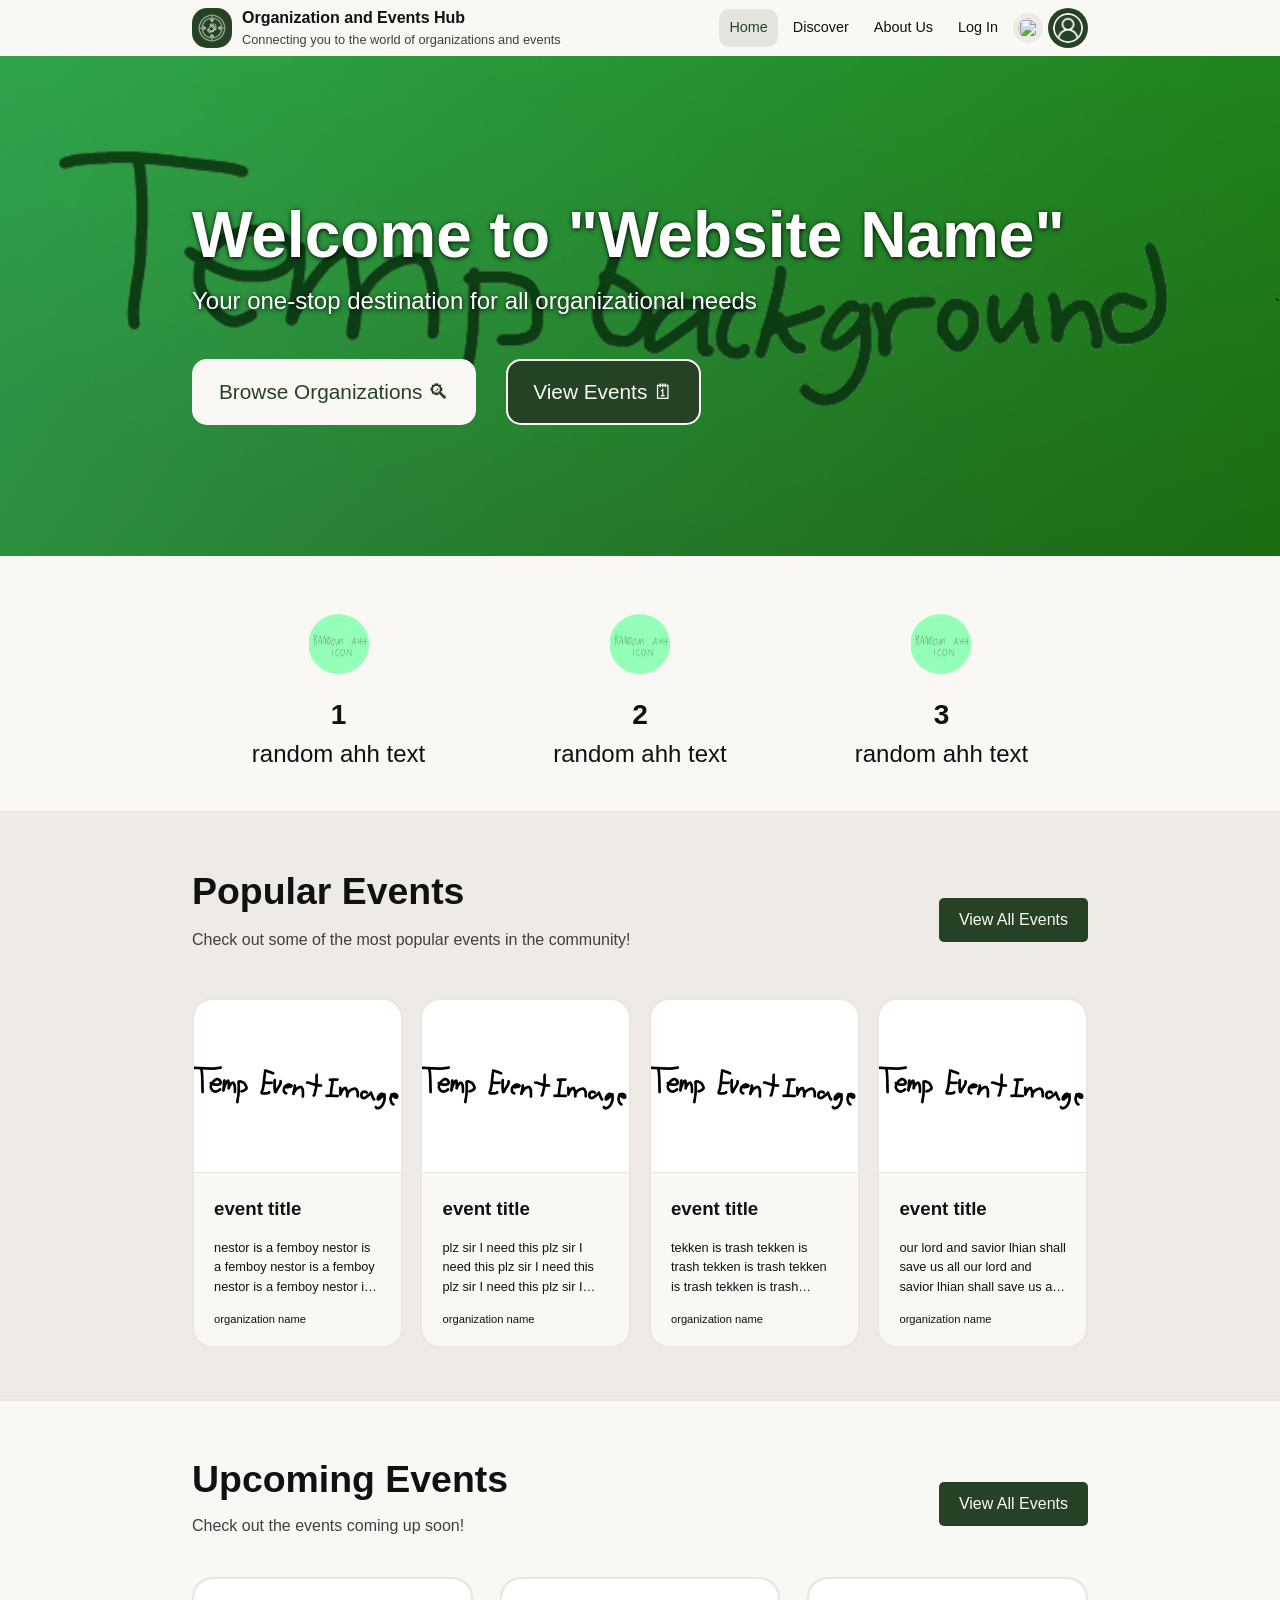
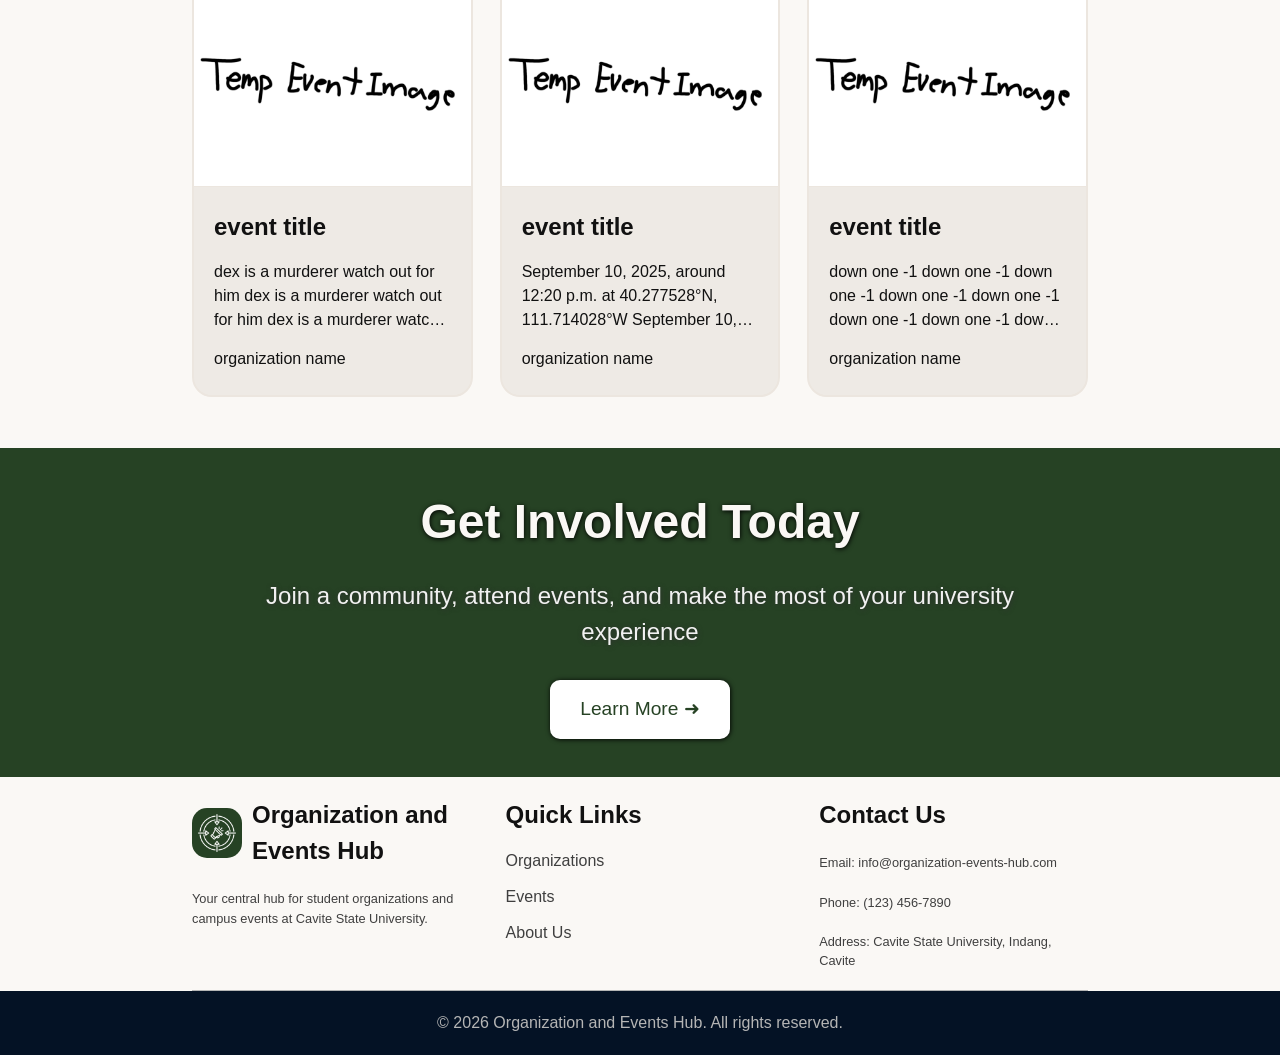
==== index.html @ 0ddddb33 "remove unnessesary feet pic and merged events.html and organization.html to discover.html" ====
<!DOCTYPE html>
<html lang="en">
<head>
    <meta charset="UTF-8">
    <meta name="viewport" content="width=device-width, initial-scale=1.0">
    <script>
        if (localStorage.getItem("theme") === "dark") {
            document.documentElement.classList.add("darkmode");
        }
    </script>
    <link rel="stylesheet" href="stylesheets/style.css">
    <link rel="stylesheet" href="stylesheets/home.css">
    <title>Home</title>
</head>

<body>
    <header class="header-container">
        <div class="header-title-box">
            <img src="images/hub-light-icon.png" alt="" class="header-logo">
            <div class="header-title">
                <h1>Organization and Events Hub</h1>
                <p>Connecting you to the world of organizations and events</p>
            </div>
        </div>
        <div class="navigation-container">
            <nav class="navigation">
                <a href="index.html" class="active">Home</a>
                <a href="discover.html">Discover</a>
                <a href="about.html">About Us</a>
                <a href="login.html">Log In</a>
            </nav>
            <img src="images/moon-icon.png" alt="" class="dark-mode-toggle" onclick="toggledarkmode()">
            <img src="images/user-icon.png" alt="" class="profile-button" link="login.html">
        </div>
    </header>
        
    <section class="home-image-container">
        <div class="image-text-container">
            <h1>Welcome to "Website Name"</h1> 
            <p>Your one-stop destination for all organizational needs</p>
            <div id="image-nav">
                <a href="organizations.html" id="a1">Browse Organizations 🔍︎</a>
                <a href="events.html">View Events 🗓</a>
            </div>
        </div>`
    </section>

    <section id="random-ahh-container">
            <div class="rac-boxes">
                <img src="images/randomahh-icon.png" alt="">
                <h3>1</h3>
                <p>random ahh text</p>
            </div>
            <div class="rac-boxes">
                <img src="images/randomahh-icon.png" alt="">
                <h3>2</h3>
                <p>random ahh text</p>
            </div>
            <div class="rac-boxes">
                <img src="images/randomahh-icon.png" alt="">
                <h3>3</h3>
                <p>random ahh text</p>
            </div>
    </section>

    <section id="popular-events-container">
        <div id="pec-heading">
            <div>
                <h3>Popular Events</h3>
                <p>Check out some of the most popular events in the community!</p>
            </div>
            <a href="events.html">View All Events</a>
        </div>
        <div id="pec-events">
            <div class="pec-boxes">
                <img src="images/temp-event-image.png" alt="">
                <div class="event-title-box">
                    <h3>event title</h3>
                </div>
                <div class="discription-box">
                    <p>nestor is a femboy nestor is a femboy nestor is a femboy nestor is a femboy nestor is a femboy nestor is a femboy nestor is a femboy nestor is a femboy nestor is a femboy nestor is a femboy nestor is a femboy nestor is a femboy nestor is a femboy nestor is a femboy nestor is a femboy nestor is a femboy nestor is a femboy nestor is a femboy nestor is a femboy nestor is a femboy</p>
                </div>
                <p class="org-name">organization name</p>
            </div>
            <div class="pec-boxes">
                <img src="images/temp-event-image.png" alt="">
                <div class="event-title-box">
                    <h3>event title</h3>
                </div>
                <div class="discription-box">
                    <p>plz sir I need this plz sir I need this plz sir I need this plz sir I need this plz sir I need this plz sir I need this plz sir I need this plz sir I need this plz sir I need this plz sir I need this plz sir I need this plz sir I need this plz sir I need this plz sir I need this plz sir I need this plz sir I need this plz sir I need this plz sir I need this plz sir I need this</p>
                </div>
                <p class="org-name">organization name</p>
            </div>
            <div class="pec-boxes">
                <img src="images/temp-event-image.png" alt="">
                <div class="event-title-box">
                    <h3>event title</h3>
                </div>
                <div class="discription-box">
                    <p>tekken is trash tekken is trash tekken is trash tekken is trash tekken is trash tekken is trash tekken is trash tekken is trash tekken is trash tekken is trash tekken is trash tekken is trash tekken is trash tekken is trash tekken is trash tekken is trash tekken is trash tekken is trash tekken is trash tekken is trash tekken is trash tekken is trash tekken is trash tekken is trash</p>
                </div>
                <p class="org-name">organization name</p>
            </div>
            <div class="pec-boxes">
                <img src="images/temp-event-image.png" alt="">
                <div class="event-title-box">
                    <h3>event title</h3>
                </div>
                <div class="discription-box">
                    <p>our lord and savior lhian shall save us all our lord and savior lhian shall save us all our lord and savior lhian shall save us all our lord and savior lhian shall save us all our lord and savior lhian shall save us all our lord and savior lhian shall save us all our lord and savior lhian shall save us all our lord and savior lhian shall save us all our lord and savior lhian shall save us all </p>
                </div>
                <p class="org-name">organization name</p>
            </div>
        </div>
    </section>

    <section id="upcoming-events-container">
        <div id="uec-heading">
            <div>
                <h3>Upcoming Events</h3>
                <p>Check out the events coming up soon!</p>
            </div>
            <a href="events.html">View All Events</a>
        </div>
        <div id="uec-events">
            <div class="uec-boxes">
                <img src="images/temp-event-image.png" alt="">
                <div class="uec-event-title-box">
                    <h3>event title</h3>
                </div>
                <div class="uec-discription-box">
                    <p>dex is a murderer watch out for him dex is a murderer watch out for him dex is a murderer watch out for him dex is a murderer watch out for him dex is a murderer watch out for him dex is a murderer watch out for him dex is a murderer watch out for him dex is a murderer watch out for him dex is a murderer watch out for him dex is a murderer watch out for him dex is a murderer watch out for him </p>
                </div>
                <p class="uec-org-name">organization name</p>
            </div>
            <div class="uec-boxes">
                <img src="images/temp-event-image.png" alt="">
                <div class="uec-event-title-box">
                    <h3>event title</h3>
                </div>
                <div class="uec-discription-box">
                    <p>September 10, 2025, around 12:20 p.m. at 40.277528°N, 111.714028°W September 10, 2025, around 12:20 p.m. at 40.277528°N, 111.714028°W September 10, 2025, around 12:20 p.m. at 40.277528°N, 111.714028°W September 10, 2025, around 12:20 p.m. at 40.277528°N, 111.714028°W September 10, 2025, around 12:20 p.m. at 40.277528°N, 111.714028°W September 10, 2025, around 12:20 p.m. at 40.277528°N, 111.714028°W </p>
                </div>
                <p class="uec-org-name">organization name</p>
            </div>
            <div class="uec-boxes">
                <img src="images/temp-event-image.png" alt="">
                <div class="uec-event-title-box">
                    <h3>event title</h3>
                </div>
                <div class="uec-discription-box">
                    <p>down one -1 down one -1 down one -1 down one -1 down one -1 down one -1 down one -1 down one -1 down one -1 down one -1 down one -1 down one -1 down one -1 down one -1 down one -1 down one -1 down one -1 down one -1 down one -1 down one -1 down one -1 down one -1 </p>
                </div>
                <p class="uec-org-name">organization name</p>
            </div>
        </div>   
    </section>

    <section>
        <div id="about-container">
            <h3>Get Involved Today</h3>
            <p>Join a community, attend events, and make the most of your university experience</p>
            <a href="about.html">Learn More ➜</a>
        </div>
    </section>

    <footer>
        <div class="footer-top">
            <div class="footer-boxes">
                <div class="footer-image-header-box">
                    <img src="images/hub-light-icon.png" alt="">
                    <h3>Organization and Events Hub</h3>
                </div>
                <p class="footer-disc">Your central hub for student organizations and campus events at Cavite State University.</p>
            </div>
            <div class="footer-boxes">
                <h3>Quick Links</h3>
                <a href="organizations.html">Organizations</a>
                <a href="events.html">Events</a>
                <a href="about.html">About Us</a>
            </div>
            
            <div class="footer-boxes">
                <h3>Contact Us</h3>
                <p>Email: info@organization-events-hub.com</p>
                <p>Phone: (123) 456-7890</p>
                <p>Address: Cavite State University, Indang, Cavite</p>
            </div>
        </div>
        <hr>
        <div class="footer-bottom">
            
            <p>&copy; 2026 Organization and Events Hub. All rights reserved.</p>
        </div>

    </footer>

<script src="scripts/script.js"></script>
</body>
</html>
---- stylesheets/style.css ----
* {
    font-family: Arial, sans-serif;
    line-height: 1.5;
    margin: 0;
    transition: 0.4s ease;
    box-sizing: border-box;
}

html {
    font-size: 16px;
}

:root {
    --bg-color1: #faf8f5;
    --bg-color2: #eeeae5;
    --bg-color3: #ece6df;
    --text-black: #111111;
    --text-black-light: #3f3f3f;
    --text-white: #faf8f5;
    --text-white-light: #cecece;
    --input-border: #f1f1f1;
    --green1: #264224;
    --green2: #1a3d18;
}

.darkmode {
    --bg-color1: #1b1b1b;
    --bg-color2: #252525;
    --bg-color3: #1f1f1f;
    --text-black: #faf8f5;
    --text-black-light: #dedede;
    --text-white: #111111;
    --text-white-light: #1a1a1a;
    --input-border: #00122a;
    --green1: #264224;
    --green2: #507914;
}

.header-container {
    display: flex;
    justify-content: space-between;
    align-items: center;
    padding: 0.5% 15%;
    background-color: var(--bg-color1);
}

.header-logo {
    width: 40px;
    height: 40px;
    margin-right: 10px;
    background-color: var(--green1);
    padding: 5px;
    border-radius: 15px;
}

.header-title-box {
    display: flex;
    align-items: center;
}

.header-title h1 {
    color: var(--text-black);
    font-size: 1rem;
}
.header-title  p {
    color: var(--text-black-light);
    font-size: 0.8rem;
}

.navigation-container {
    display: flex;
    gap: 5px;
    align-items: center;
}

.navigation {
    display: flex;
    gap: 5px;
}

.navigation a {
    text-decoration: none;
    color: var(--text-black);
    font-size: 0.9rem;
    padding: 8px 10px;
    border-radius: 10px;
    transition: background-color 0.2s, color 0.2s ease;
}

.navigation a:hover,nav a.active {
    background: color-mix(in srgb, var(--green1) 10%, transparent);
    color: var(--green1);
}

.dark-mode-toggle {
    width: 30px;
    height: 30px;
    cursor: pointer;
    padding: 5px;
    border-radius: 100%;
    background-color: var(--bg-color2);
    transition: filter 0.2s, color 0.2s, transform 0.2s ease;
}

.dark-mode-toggle:hover {
    transform: scale(110%);
    filter: invert(1);

}

.darkmode .dark-mode-toggle:hover {
    filter: invert(1) brightness(2);

}

.profile-button {
    width: 40px;
    height: 40px;
    cursor: pointer;
    background-color: var(--green1);
    padding: 5px;
    border-radius: 100%;
}

footer {
    background-color: var(--bg-color1);
}

.footer-top {
    background-color: var(--bg-color1);
    padding: 20px 15%;
    display: flex;
    justify-content: space-between;
    margin: 0 0%;
}

.footer-boxes {
    display: flex;
    flex-direction: column;
    gap: 20px;
    height: 30%;
    width: 30%;
}

.footer-boxes h3 {
    color: var(--text-black);
    font-size: 1.5rem;
}

.footer-boxes a {
    text-decoration: none;
    color: var(--text-black-light);
    font-size: 1rem;
    transition: color 0.2s ease;
    line-height: 1;
}

.footer-boxes p {
    color: var(--text-black-light);
    font-size: 0.8rem;
}

.footer-image-header-box {
    display: flex;
    gap: 20px;
    align-items: center;

}

.footer-image-header-box img {
    margin-right: -10px;
    width: 50px;
    height: 50px;
    background-color: #264224;
    padding: 5px;
    border-radius: 15px;
}

.footer-disc {
    color: #b5b5b5;
    font-size: 1rem;
    max-width: 400px;
}

footer hr {
    border: none;
    border-top: 1px solid #b5b5b5;
    background-color: #041225;
    margin: 0 15%;
}

.footer-bottom {
    background-color: #041225;
    padding: 20px 10%;
    display: flex;
    justify-content: center;
    color: #b5b5b5;
}
---- stylesheets/home.css ----
body {
    background: black;
}

.home-image-container {
    background: url(../images/temp-bg.png) no-repeat center center;
    background-size: cover;
    width: 100%;
    height: 500px;
    align-items: center;
    justify-content: center;
    display: flex;

}

.image-text-container {
    margin: 15%;
    width: 100%;
    height: 90%;
    justify-content: center;
    display: flex;
    flex-direction: column;
}

.image-text-container h1{
    text-shadow: 0.5px 0.5px 5px black;
    color: white;
    font-size: 4rem;
}
.image-text-container p{
    text-shadow: 0.5px 0.5px 5px black;
    color: white;
    font-size: 1.5rem;
    margin-bottom: 20px;
    font-weight: normal;
}

#image-nav {
    display: flex;
    gap: 20px;
    align-items: center;
}

#image-nav a {
    text-decoration: none;
    color: #faf8f5;
    font-size: 1.3rem;
    margin: 20px 10px 0 0;
    padding: 15px 25px 15px 25px;
    border: 2px solid #faf8f5;
    border-radius: 15px;
    transition: background-color 0.2s, color 0.2s ease;
    background-color: #264224;
    
}

#image-nav #a1 {
    background-color: #faf8f5;
    color: #264224;
}

#random-ahh-container {
    display: flex;
    gap: 10%;
    justify-content: center;
    align-items: center;
    background-color: var(--bg-color1);
    width: 100%;
    padding: 3% 0 3% 0;
}

#random-ahh-container .rac-boxes {
    display: flex;
    flex-direction: column;
    justify-content: center;
    align-items: center;
    font-size: 1.5rem;
    color: var(--text-black);
}

#random-ahh-container .rac-boxes img{
    width: 100px;
    height: 100px;
    padding: 20px;
}

#popular-events-container, #upcoming-events-container {
    border-top: 2px solid var(--bg-color3);
    border-bottom: 2px solid var(--bg-color3);
    background-color: var(--bg-color2);
    padding: 0% 15% 4% 15%;
    width: 100%;

    display: flex;
    flex-direction: column;
    justify-content: center;
}

#upcoming-events-container {
    border-top: none;
    border-bottom: none;
    background-color: var(--bg-color1);
}

#pec-heading, #uec-heading {
    color: var(--text-black);
    font-size: 2rem;
    padding: 50px 0px 20px 0px;
    display: flex;
    justify-content: space-between;
    align-items: center;
}


#pec-heading p, #uec-heading p {
    margin: 2% 0 6% 0;
    font-size: 1rem;
    color: var(--text-black-light);
}

#pec-heading a, #uec-heading a {
    text-decoration: none;
    font-size: 1rem;
    background-color: #264224;
    color: #faf8f5;
    padding: 10px 20px;
    border-radius: 5px;
    transition: background-color 0.2s ease;
}

#pec-events {
    display: flex;
    gap: 2%;
    justify-content: center;
    align-items: center;
}

#uec-events {
    display: flex;
    gap: 3%;
    justify-content: center;
    align-items: center;
}

.pec-boxes {
    width: 350px;
    height: 350px;
    background-color: var(--bg-color1);
    border-radius: 20px;
    color: var(--text-black);
    border: 2px solid var(--bg-color3);
}

.uec-boxes {
    width: 462px;
    height: 420px;
    background-color: var(--bg-color2);
    border-radius: 20px;
    color: var(--text-black);
    border: 2px solid var(--bg-color3);
}

.pec-boxes img, .uec-boxes img {
    width: 100%;
    height: 50%;
    border-bottom: 1px solid var(--bg-color3);
    border-top-left-radius: 20px;
    border-top-right-radius: 20px;
    object-fit: cover;
}

.pec-boxes h3 {
    padding: 15px 20px 15px 20px;
    white-space: nowrap;
    overflow: hidden;
    text-overflow: ellipsis;
}

.uec-boxes h3 {
    padding: 15px 20px 15px 20px;
    white-space: nowrap;
    overflow: hidden;
    text-overflow: ellipsis;
    font-size: 1.5rem;
}

.discription-box {
    padding: 0px 20px 0px 20px;
}

.uec-discription-box {
    padding: 0px 20px 0px 20px;
}

.discription-box p {
    font-size: 0.8rem;
    display: -webkit-box;
    -webkit-line-clamp: 3;
    -webkit-box-orient: vertical;
     overflow: hidden;
}

.uec-discription-box p {
    font-size: 1rem;
    display: -webkit-box;
    -webkit-line-clamp: 3;
    -webkit-box-orient: vertical;
     overflow: hidden;
}

.org-name {
    padding: 15px 20px 15px 20px;
    font-size: 0.7rem;
}

.uec-org-name {
    padding: 15px 20px 15px 20px;
    font-size: 1rem;
}

#about-container {
    background-color: var(--green1);
    padding: 3% 10% 3% 10%;
    display: flex;
    flex-direction: column;
    align-items: center;
}

#about-container h3 {
    font-size: 3rem;
    margin-bottom: 20px;
    color: #faf8f5;
    text-shadow: 0.5px 0.5px 5px black;
}

#about-container p {
    font-size: 1.5rem;
    margin-bottom: 30px;
    text-align: center;
    max-width: 850px;
    color: #f1f1f1;
    text-shadow: 0.5px 0.5px 5px rgb(48, 48, 48);
}

#about-container a {
    text-decoration: none;
    font-size: 1.2rem;
    background-color: white;
    color: var(--green1);
    padding: 15px 30px;
    border-radius: 10px;
    transition: background-color 0.2s ease;
    box-shadow: 0.5px 0.5px 5px black;
}
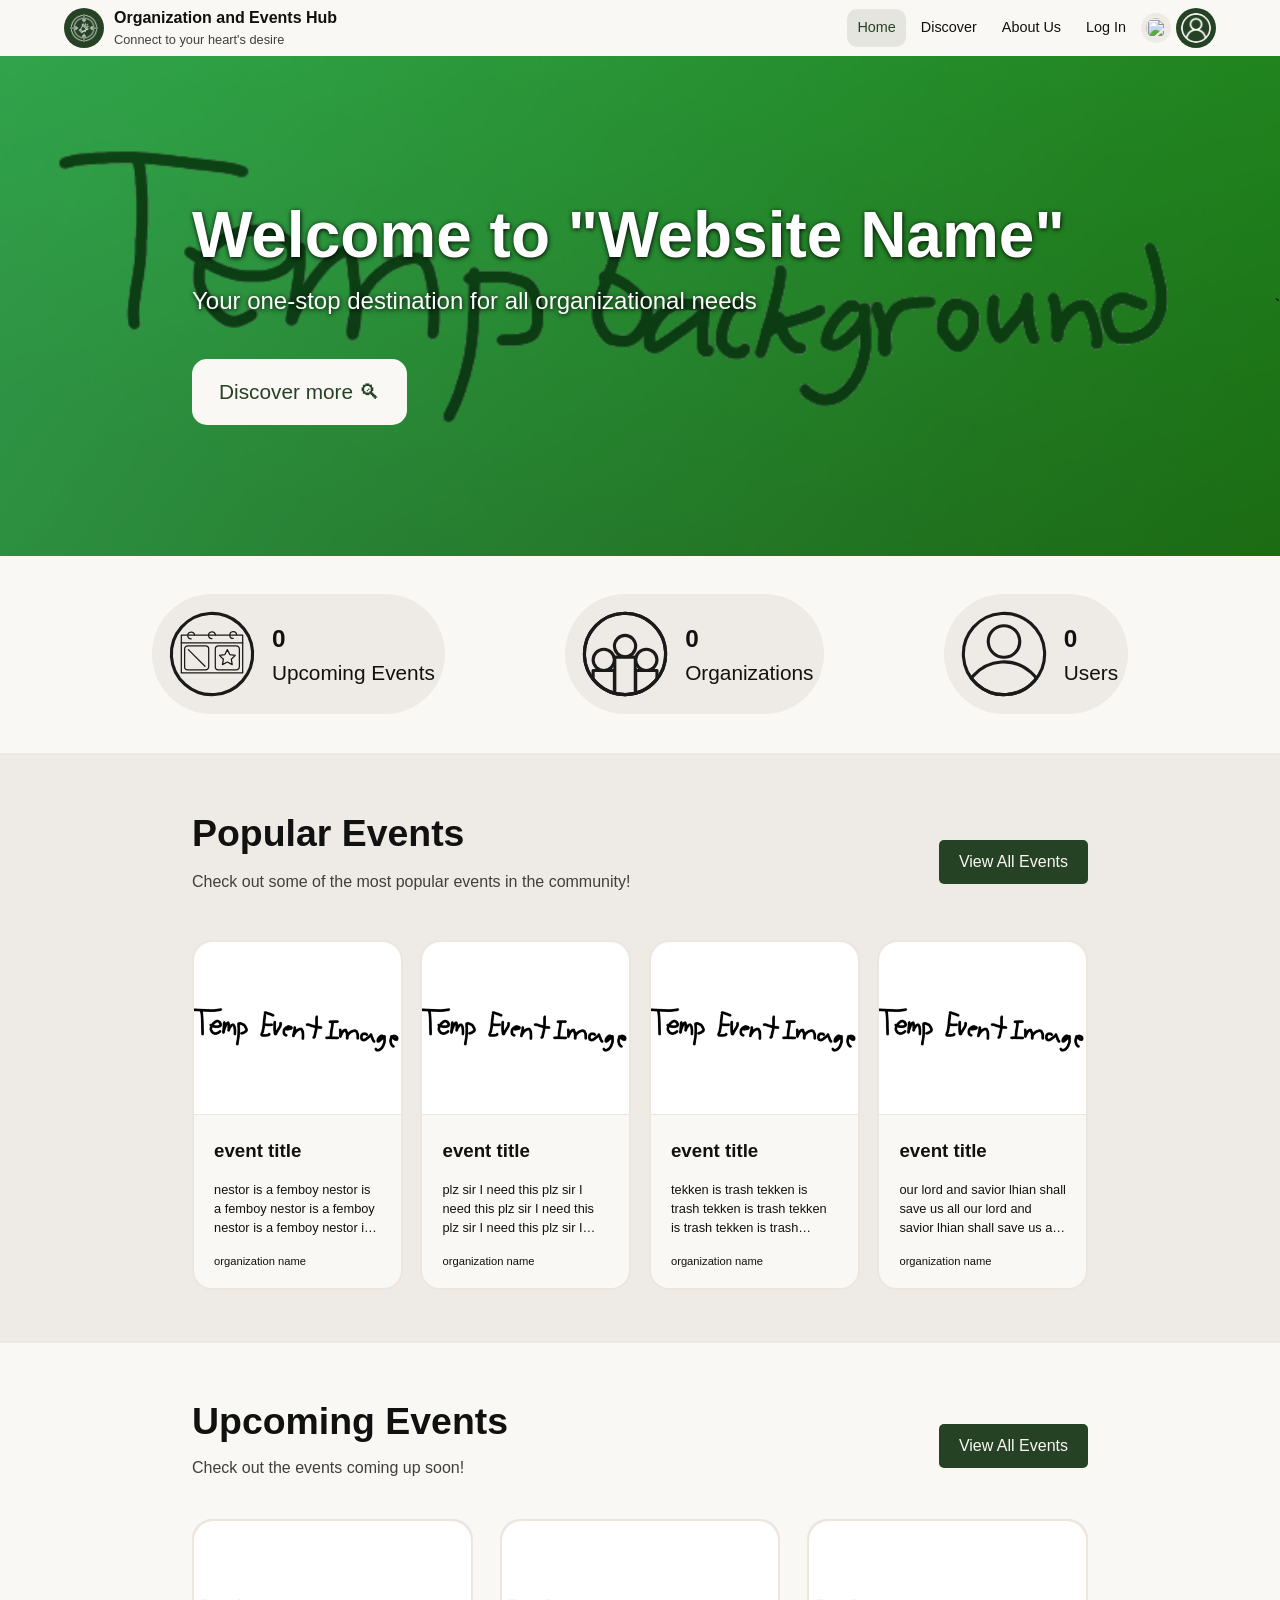
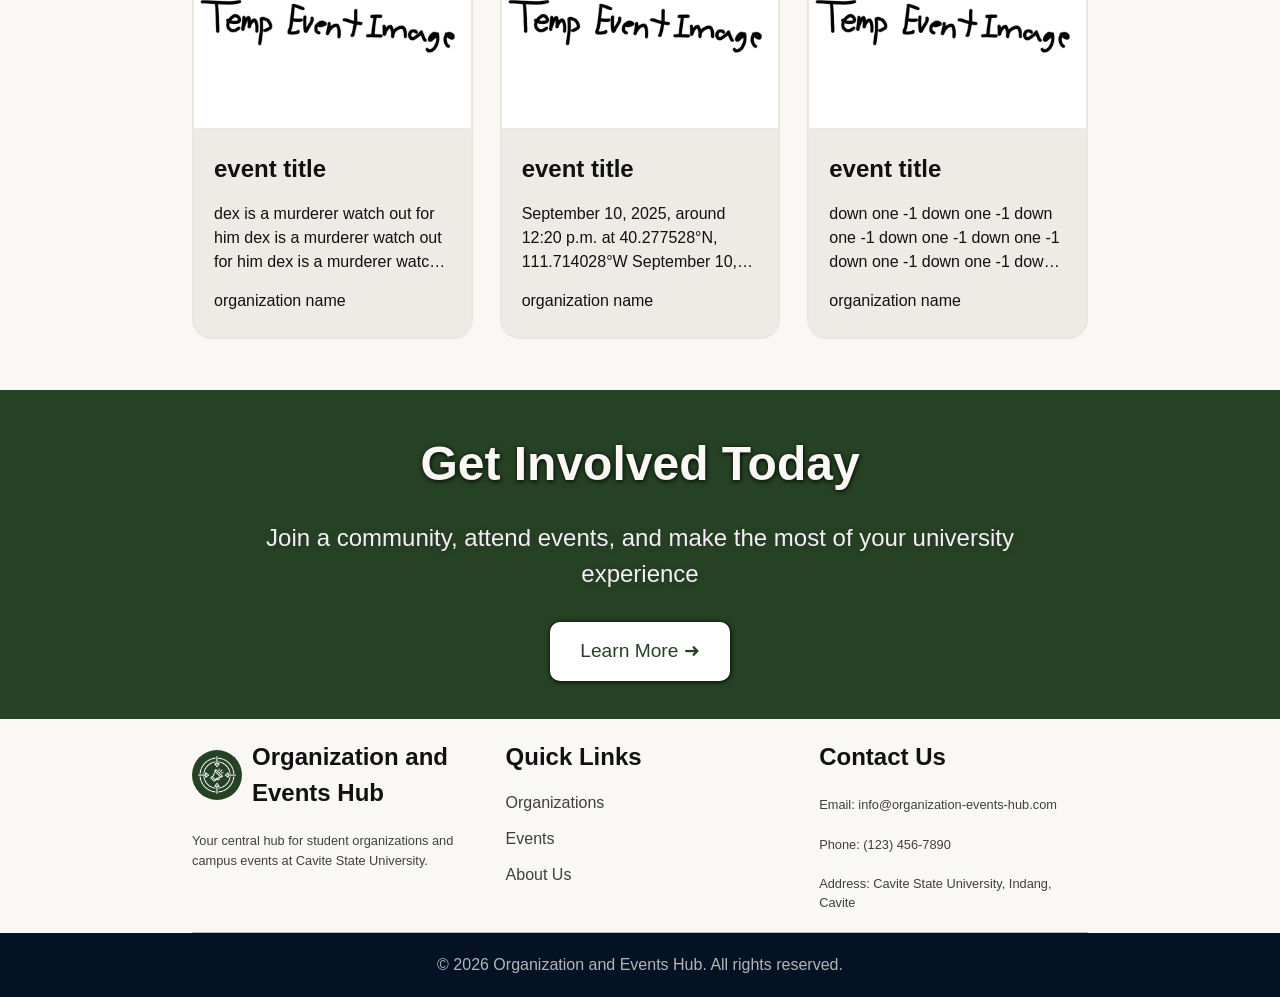
==== commit 07cc834c: "commit bago ako mag start ulit" ====
--- a/index.html
+++ b/index.html
@@ -19,7 +19,7 @@
             <img src="images/hub-light-icon.png" alt="" class="header-logo">
             <div class="header-title">
                 <h1>Organization and Events Hub</h1>
-                <p>Connecting you to the world of organizations and events</p>
+                <p>Connect to your heart's desire</p>
             </div>
         </div>
         <div class="navigation-container">
@@ -39,27 +39,59 @@
             <h1>Welcome to "Website Name"</h1> 
             <p>Your one-stop destination for all organizational needs</p>
             <div id="image-nav">
-                <a href="organizations.html" id="a1">Browse Organizations 🔍︎</a>
-                <a href="events.html">View Events 🗓</a>
+                <a href="discover.html" id="a1"> Discover more 🔍︎</a>
             </div>
         </div>`
     </section>
 
     <section id="random-ahh-container">
             <div class="rac-boxes">
-                <img src="images/randomahh-icon.png" alt="">
-                <h3>1</h3>
-                <p>random ahh text</p>
+                <img class="icon" src="images/event_icon.svg" alt="">
+                <div>
+                    <h3 id="event_counter">0</h3>
+                    <p>Upcoming Events</p>
+                    <script>
+                        async function loadCounter() {
+                            const response = await fetch("http://127.0.0.1:8000/api/events");
+                            const data = await response.json();
+
+                            document.getElementById("event_counter").textContent = data.length;
+                        }
+                    loadCounter();
+                    </script>
+                </div>    
             </div>
             <div class="rac-boxes">
-                <img src="images/randomahh-icon.png" alt="">
-                <h3>2</h3>
-                <p>random ahh text</p>
+                <img class="icon" src="images/organization-icon.svg" alt="">
+                <div>
+                    <h3 id="org_counter">0</h3>
+                    <p>Organizations</p>
+                    <script>
+                        async function loadCounter() {
+                            const response = await fetch("http://127.0.0.1:8000/api/organizations");
+                            const data = await response.json();
+
+                            document.getElementById("org_counter").textContent = data.length;
+                        }
+                    loadCounter();
+                    </script>
+                </div>
             </div>
             <div class="rac-boxes">
-                <img src="images/randomahh-icon.png" alt="">
-                <h3>3</h3>
-                <p>random ahh text</p>
+                <img class="icon" src="images/profile-icon.svg" alt="">
+                <div>
+                    <h3 id="user_counter">0</h3>
+                    <p>Users</p>
+                    <script>
+                        async function loadCounter() {
+                            const response = await fetch("http://127.0.0.1:8000/api/users");
+                            const data = await response.json();
+
+                            document.getElementById("user_counter").textContent = data.length;
+                        }
+                    loadCounter();
+                    </script>
+                </div>    
             </div>
     </section>
 
--- a/stylesheets/style.css
+++ b/stylesheets/style.css
@@ -40,7 +40,7 @@
     display: flex;
     justify-content: space-between;
     align-items: center;
-    padding: 0.5% 15%;
+    padding: 0.5% 5vw;
     background-color: var(--bg-color1);
 }
 
@@ -50,7 +50,7 @@
     margin-right: 10px;
     background-color: var(--green1);
     padding: 5px;
-    border-radius: 15px;
+    border-radius: 50%;
 }
 
 .header-title-box {
@@ -173,7 +173,7 @@
     height: 50px;
     background-color: #264224;
     padding: 5px;
-    border-radius: 15px;
+    border-radius: 50%;
 }
 
 .footer-disc {
@@ -196,3 +196,42 @@
     justify-content: center;
     color: #b5b5b5;
 }
+
+
+@media (max-width: 900px) {
+    * {
+        /* background-color: rgba(90, 218, 103, 0.201); */
+    }
+
+    .header-container {
+        padding: 0.5% 2vw;
+    }
+
+    .header-title p{
+        display: none;
+    }
+}
+
+@media (max-width: 725px){
+    * {
+        /* background-color: rgba(218, 90, 90, 0.201); */
+    }
+
+    .header-container {
+        padding: 0.5% 10px;
+    }
+
+    .header-title{
+        display: none;
+    }
+
+    .header-logo{
+        width: 50px;
+        height: 50px;
+    }
+
+    .navigation a {
+        font-weight: 600;
+    }
+
+}
--- a/stylesheets/home.css
+++ b/stylesheets/home.css
@@ -63,26 +63,35 @@
     display: flex;
     gap: 10%;
     justify-content: center;
-    align-items: center;
+    /* align-items: center; */
     background-color: var(--bg-color1);
     width: 100%;
-    padding: 3% 0 3% 0;
+    padding: 3%;
 }
 
 #random-ahh-container .rac-boxes {
-    display: flex;
-    flex-direction: column;
-    justify-content: center;
-    align-items: center;
-    font-size: 1.5rem;
+    background-color: var(--bg-color2);
+    display: flex;
+    justify-content: center;
+    align-items: center;
+    font-size: 1.3rem;
     color: var(--text-black);
+    padding: 10px;
+    border-radius: 50vh;
+    gap: 10px;
 }
 
 #random-ahh-container .rac-boxes img{
-    width: 100px;
+    width: auto;
     height: 100px;
-    padding: 20px;
-}
+    border-radius: 50%;
+}
+
+.rac-boxes div{
+    width: 70%;
+}
+
+
 
 #popular-events-container, #upcoming-events-container {
     border-top: 2px solid var(--bg-color3);
@@ -196,6 +205,7 @@
     font-size: 0.8rem;
     display: -webkit-box;
     -webkit-line-clamp: 3;
+    line-clamp: 3;
     -webkit-box-orient: vertical;
      overflow: hidden;
 }
@@ -203,6 +213,7 @@
 .uec-discription-box p {
     font-size: 1rem;
     display: -webkit-box;
+    line-clamp: 3;
     -webkit-line-clamp: 3;
     -webkit-box-orient: vertical;
      overflow: hidden;
@@ -253,5 +264,84 @@
     box-shadow: 0.5px 0.5px 5px black;
 }
 
-
-
+.icon{
+    filter: invert(90%);
+}
+
+
+.darkmode .icon{
+    filter: invert(10%);
+}
+
+@media (max-width: 900px) {
+    #random-ahh-container {
+        align-items: center;
+        gap: 10px;
+    }
+    #random-ahh-container p{
+        font-size: 0.75em;
+    }
+    #random-ahh-container .rac-boxes {
+        width: 30%;
+    }
+}
+
+
+@media (max-width: 600px){
+    
+    
+    #random-ahh-container .rac-boxes {
+        flex-direction: column;
+        gap: 0;
+        position: relative;
+    }
+    .rac-boxes p{
+        display: none;
+    }
+    #random-ahh-container .rac-boxes h3{
+        color: black;
+        font-weight: 900;
+    }
+    .rac-boxes div{
+        position: absolute;
+        width: max-content;
+        text-align: center;
+        top: calc(50% - 1.2rem);
+    }
+    #random-ahh-container .rac-boxes img{
+        margin-right: 0;
+        background-color: #264224;
+        height: 15vw;
+        width: auto;
+    }
+
+}
+/* 
+@media (max-width: 900px) {
+    
+    
+    #random-ahh-container .rac-boxes{
+        width: 90vw;
+        gap: 10px;
+    }
+
+    #random-ahh-container .rac-boxes:nth-child(2){
+        flex-direction: row-reverse;
+    }
+
+    #random-ahh-container .rac-boxes:nth-child(2) div{
+        margin-left: auto ;
+        text-align: end;
+    }
+
+    #random-ahh-container .rac-boxes:nth-child(2) img{
+        margin-right: 0;
+    }
+
+    
+
+    .rac-boxes div{
+        width: 80%;
+    }
+    
+}  */
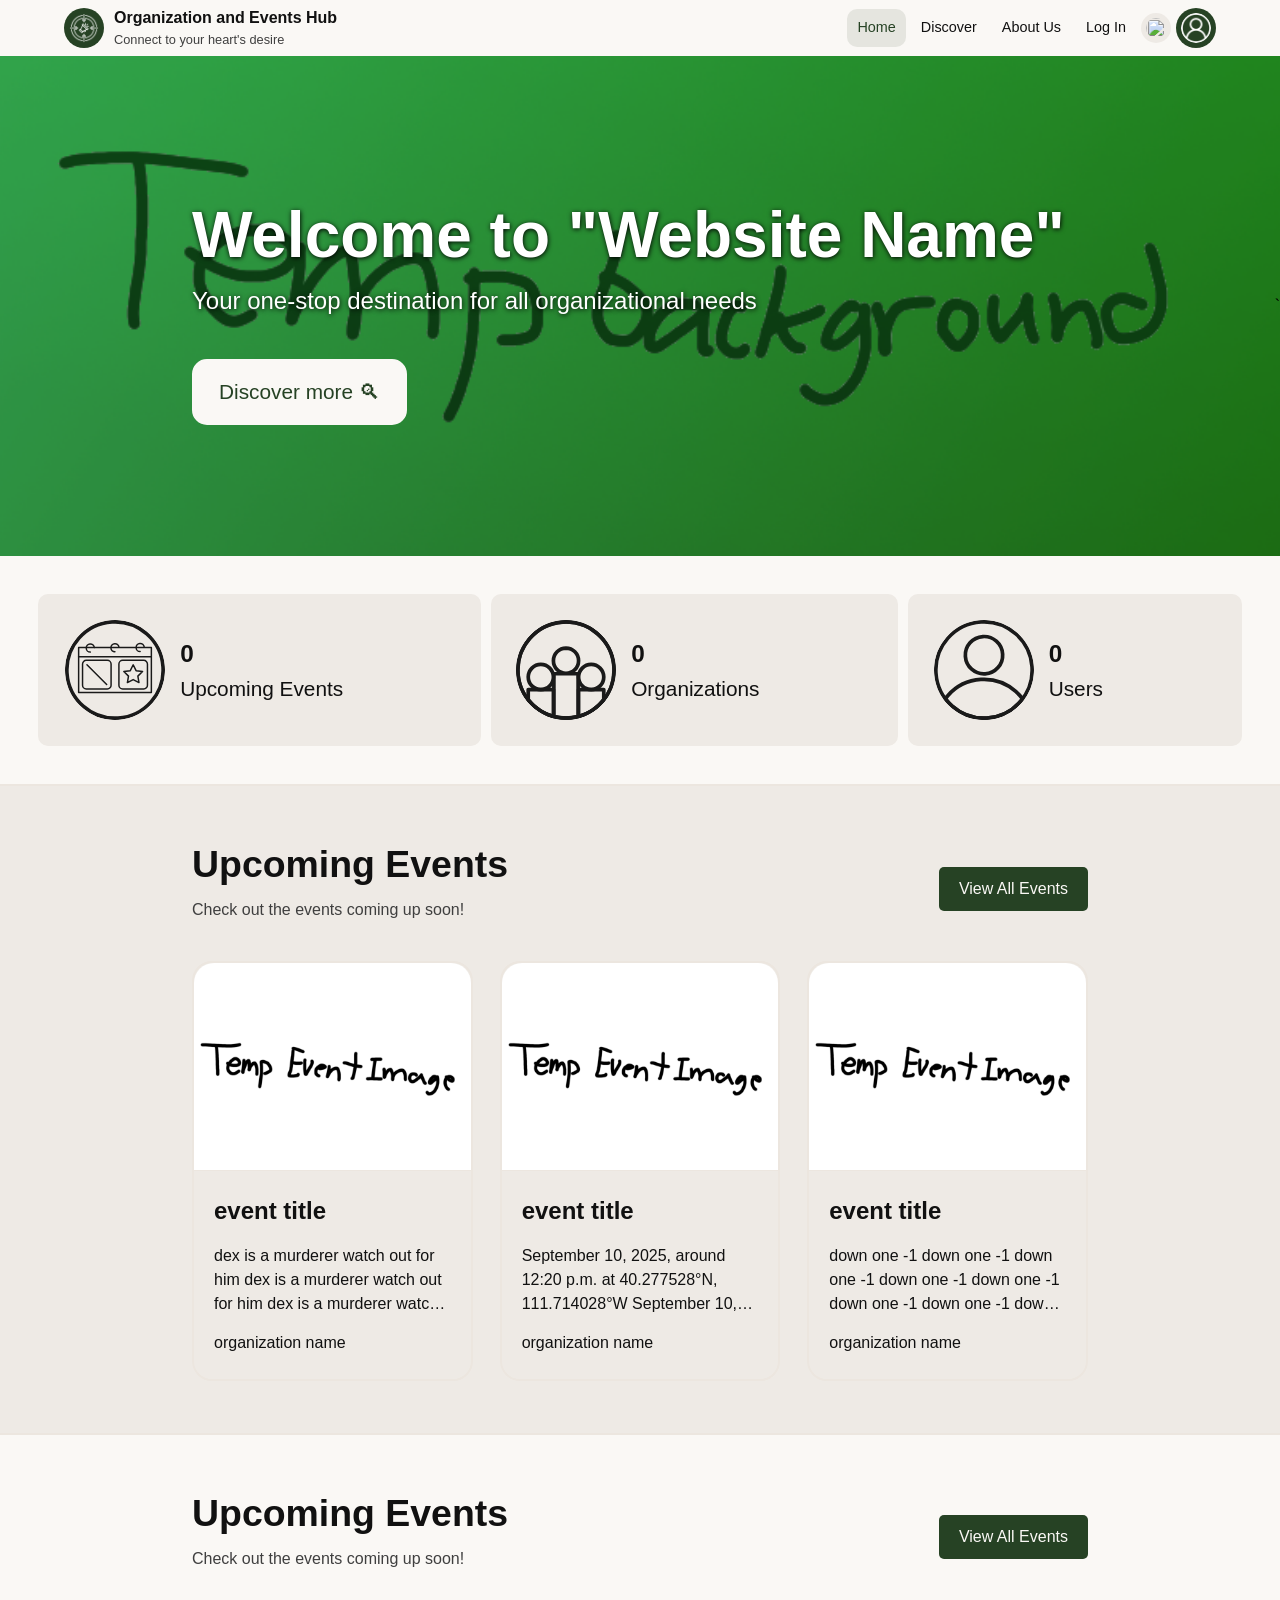
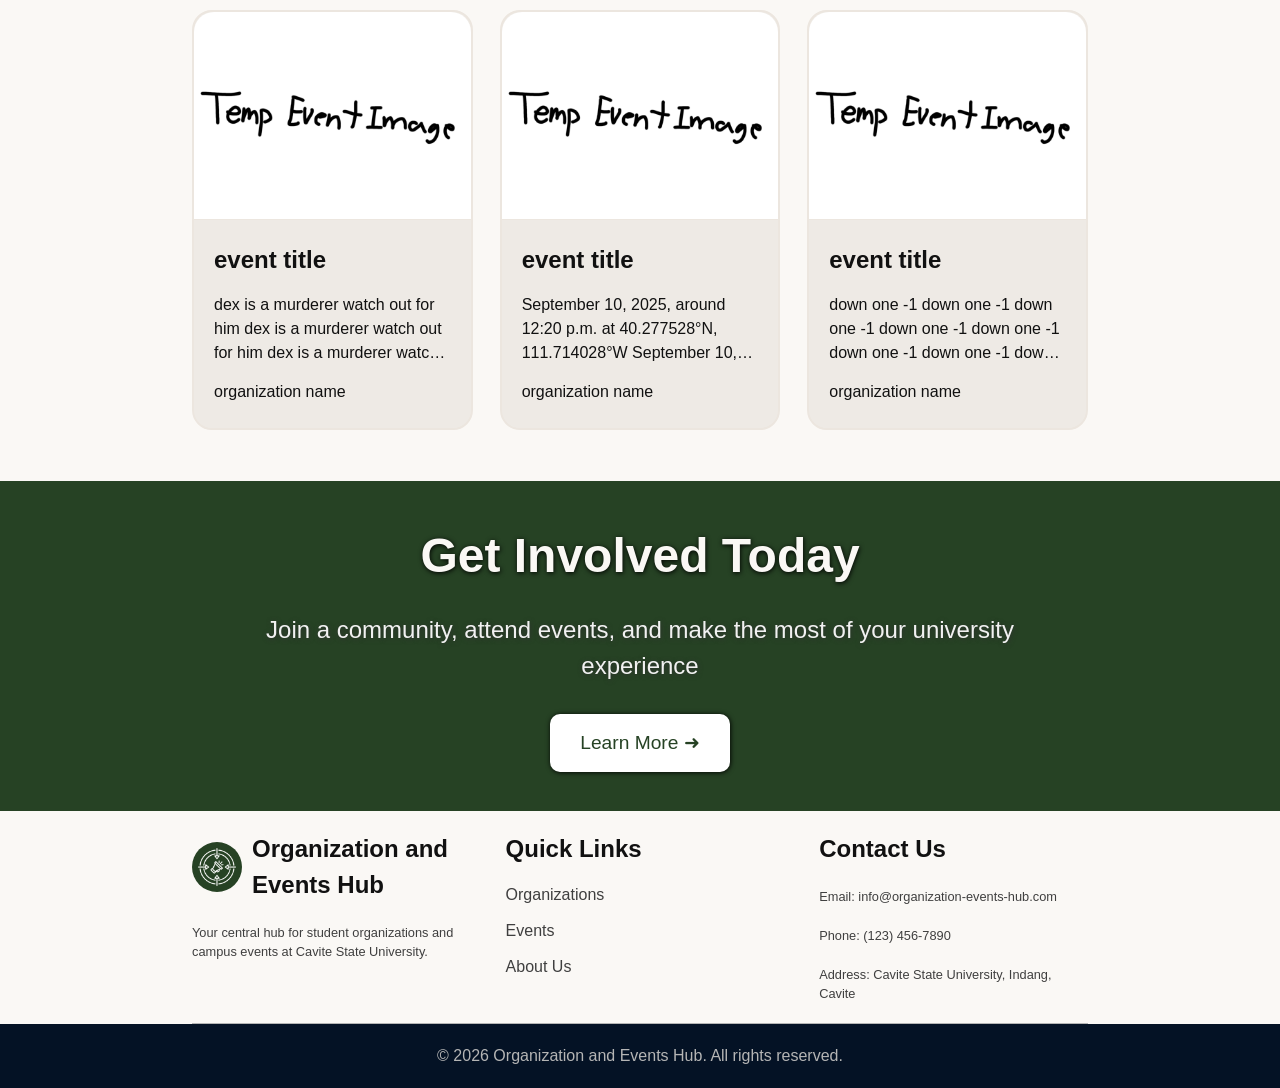
==== commit bed52f4a: "before the logo redo" ====
--- a/index.html
+++ b/index.html
@@ -95,7 +95,7 @@
             </div>
     </section>
 
-    <section id="popular-events-container">
+    <!-- <section id="popular-events-container">
         <div id="pec-heading">
             <div>
                 <h3>Popular Events</h3>
@@ -145,8 +145,49 @@
                 <p class="org-name">organization name</p>
             </div>
         </div>
-    </section>
-
+    </section> -->
+
+    <section id="org-container">
+        <div id="uec-heading">
+            <div>
+                <h3>Upcoming Events</h3>
+                <p>Check out the events coming up soon!</p>
+            </div>
+            <a href="events.html">View All Events</a>
+        </div>
+        <div id="uec-events">
+            <div class="uec-boxes">
+                <img src="images/temp-event-image.png" alt="">
+                <div class="uec-event-title-box">
+                    <h3>event title</h3>
+                </div>
+                <div class="uec-discription-box">
+                    <p>dex is a murderer watch out for him dex is a murderer watch out for him dex is a murderer watch out for him dex is a murderer watch out for him dex is a murderer watch out for him dex is a murderer watch out for him dex is a murderer watch out for him dex is a murderer watch out for him dex is a murderer watch out for him dex is a murderer watch out for him dex is a murderer watch out for him </p>
+                </div>
+                <p class="uec-org-name">organization name</p>
+            </div>
+            <div class="uec-boxes">
+                <img src="images/temp-event-image.png" alt="">
+                <div class="uec-event-title-box">
+                    <h3>event title</h3>
+                </div>
+                <div class="uec-discription-box">
+                    <p>September 10, 2025, around 12:20 p.m. at 40.277528°N, 111.714028°W September 10, 2025, around 12:20 p.m. at 40.277528°N, 111.714028°W September 10, 2025, around 12:20 p.m. at 40.277528°N, 111.714028°W September 10, 2025, around 12:20 p.m. at 40.277528°N, 111.714028°W September 10, 2025, around 12:20 p.m. at 40.277528°N, 111.714028°W September 10, 2025, around 12:20 p.m. at 40.277528°N, 111.714028°W </p>
+                </div>
+                <p class="uec-org-name">organization name</p>
+            </div>
+            <div class="uec-boxes">
+                <img src="images/temp-event-image.png" alt="">
+                <div class="uec-event-title-box">
+                    <h3>event title</h3>
+                </div>
+                <div class="uec-discription-box">
+                    <p>down one -1 down one -1 down one -1 down one -1 down one -1 down one -1 down one -1 down one -1 down one -1 down one -1 down one -1 down one -1 down one -1 down one -1 down one -1 down one -1 down one -1 down one -1 down one -1 down one -1 down one -1 down one -1 </p>
+                </div>
+                <p class="uec-org-name">organization name</p>
+            </div>
+        </div>   
+    </section>
     <section id="upcoming-events-container">
         <div id="uec-heading">
             <div>
--- a/stylesheets/home.css
+++ b/stylesheets/home.css
@@ -61,24 +61,27 @@
 
 #random-ahh-container {
     display: flex;
-    gap: 10%;
-    justify-content: center;
-    /* align-items: center; */
+    gap: 10px;
+    justify-content: center;
+    align-items: center;
     background-color: var(--bg-color1);
     width: 100%;
     padding: 3%;
 }
+
+
 
 #random-ahh-container .rac-boxes {
     background-color: var(--bg-color2);
     display: flex;
+    flex-grow: 1;
     justify-content: center;
     align-items: center;
     font-size: 1.3rem;
     color: var(--text-black);
-    padding: 10px;
-    border-radius: 50vh;
-    gap: 10px;
+    padding: 2vw;
+    border-radius: 10px;
+    gap: 15px;
 }
 
 #random-ahh-container .rac-boxes img{
@@ -93,7 +96,7 @@
 
 
 
-#popular-events-container, #upcoming-events-container {
+#popular-events-container, #upcoming-events-container, #org-container {
     border-top: 2px solid var(--bg-color3);
     border-bottom: 2px solid var(--bg-color3);
     background-color: var(--bg-color2);
@@ -287,22 +290,24 @@
 }
 
 
-@media (max-width: 600px){
-    
+@media (max-width: 775px){
+    #random-ahh-container{
+        justify-content: space-evenly;
+    }
     
     #random-ahh-container .rac-boxes {
-        flex-direction: column;
-        gap: 0;
+        flex-grow: unset;
+        width: max-content;
         position: relative;
     }
     .rac-boxes p{
-        display: none;
+        /* display: none; */
     }
     #random-ahh-container .rac-boxes h3{
+        /* color: black; */
+    }
+    .rac-boxes div{
         color: black;
-        font-weight: 900;
-    }
-    .rac-boxes div{
         position: absolute;
         width: max-content;
         text-align: center;
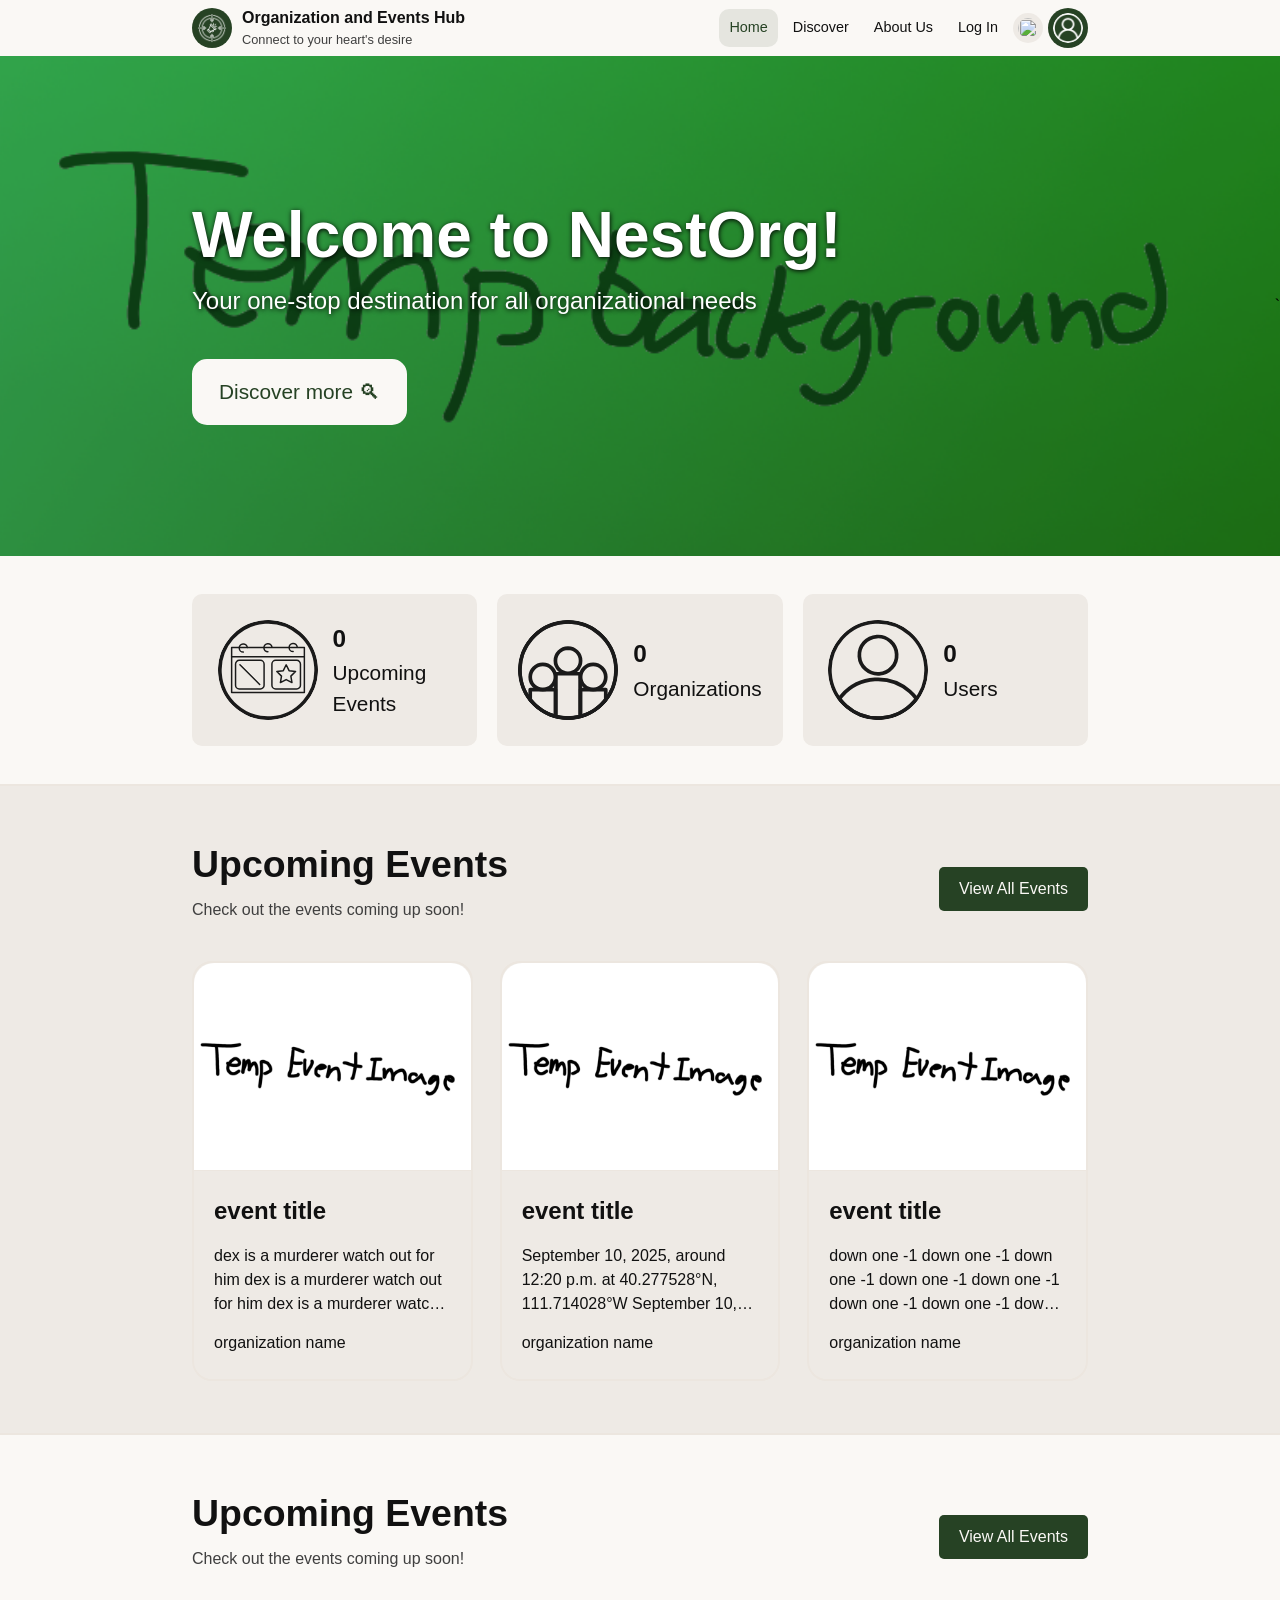
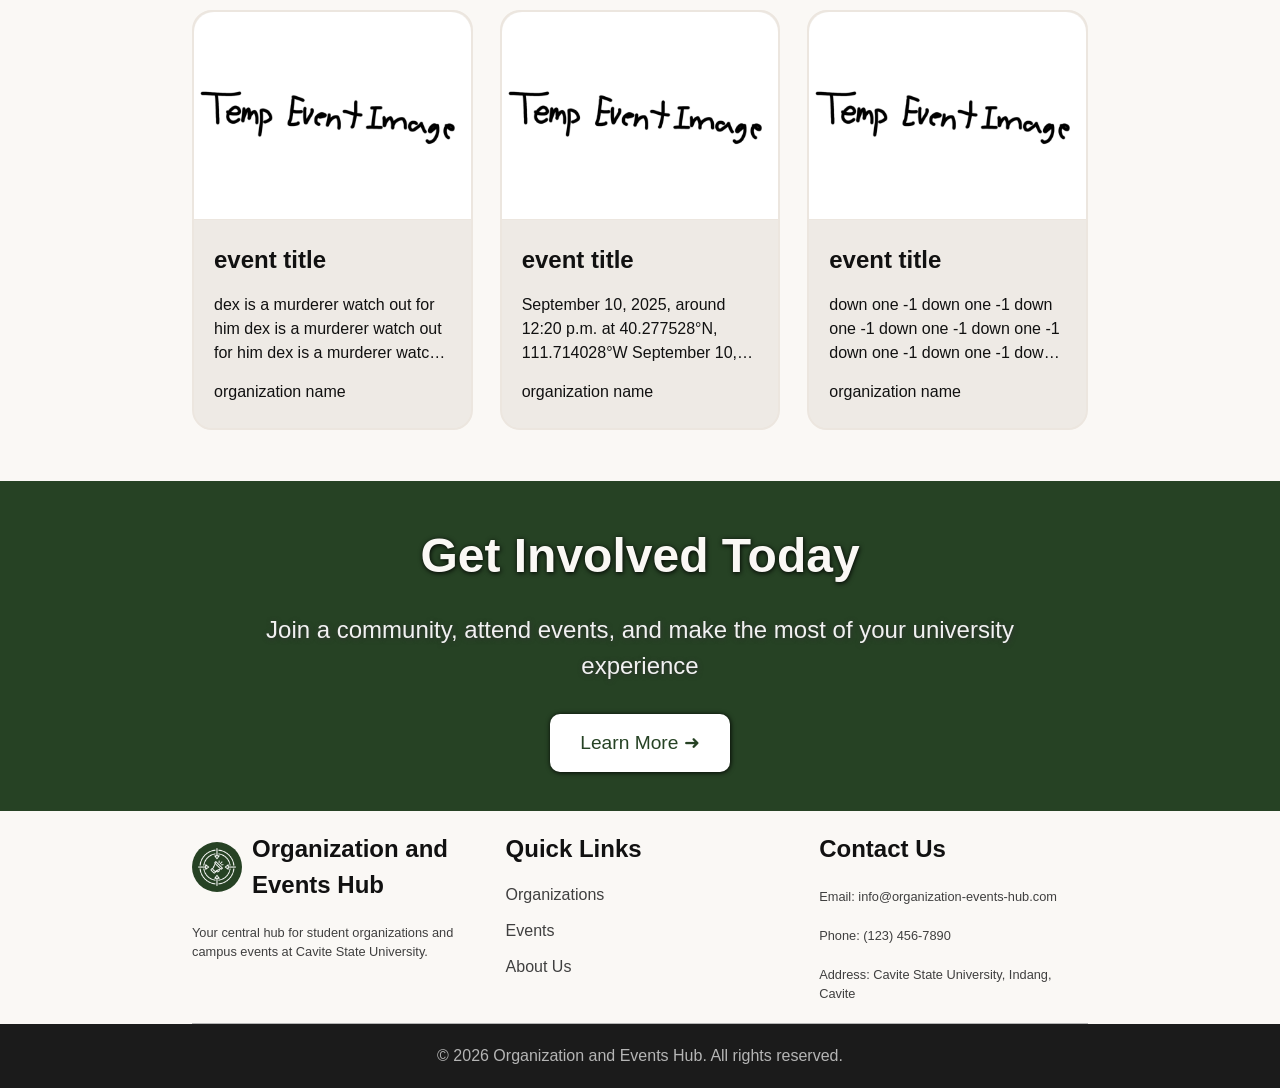
==== commit 471c1984: "made the padding of header and random ahh containter to 15% to match other elements" ====
--- a/index.html
+++ b/index.html
@@ -36,7 +36,7 @@
         
     <section class="home-image-container">
         <div class="image-text-container">
-            <h1>Welcome to "Website Name"</h1> 
+            <h1>Welcome to NestOrg!</h1> 
             <p>Your one-stop destination for all organizational needs</p>
             <div id="image-nav">
                 <a href="discover.html" id="a1"> Discover more 🔍︎</a>
--- a/stylesheets/style.css
+++ b/stylesheets/style.css
@@ -40,7 +40,7 @@
     display: flex;
     justify-content: space-between;
     align-items: center;
-    padding: 0.5% 5vw;
+    padding: 0.5% 15%;
     background-color: var(--bg-color1);
 }
 
@@ -190,7 +190,7 @@
 }
 
 .footer-bottom {
-    background-color: #041225;
+    background-color: #1b1b1b;
     padding: 20px 10%;
     display: flex;
     justify-content: center;
--- a/stylesheets/home.css
+++ b/stylesheets/home.css
@@ -61,14 +61,13 @@
 
 #random-ahh-container {
     display: flex;
-    gap: 10px;
+    gap: 20px;
     justify-content: center;
     align-items: center;
     background-color: var(--bg-color1);
     width: 100%;
-    padding: 3%;
-}
-
+    padding: 3% 15% 3% 15%;
+}
 
 
 #random-ahh-container .rac-boxes {
@@ -82,6 +81,7 @@
     padding: 2vw;
     border-radius: 10px;
     gap: 15px;
+    width: 30%;
 }
 
 #random-ahh-container .rac-boxes img{
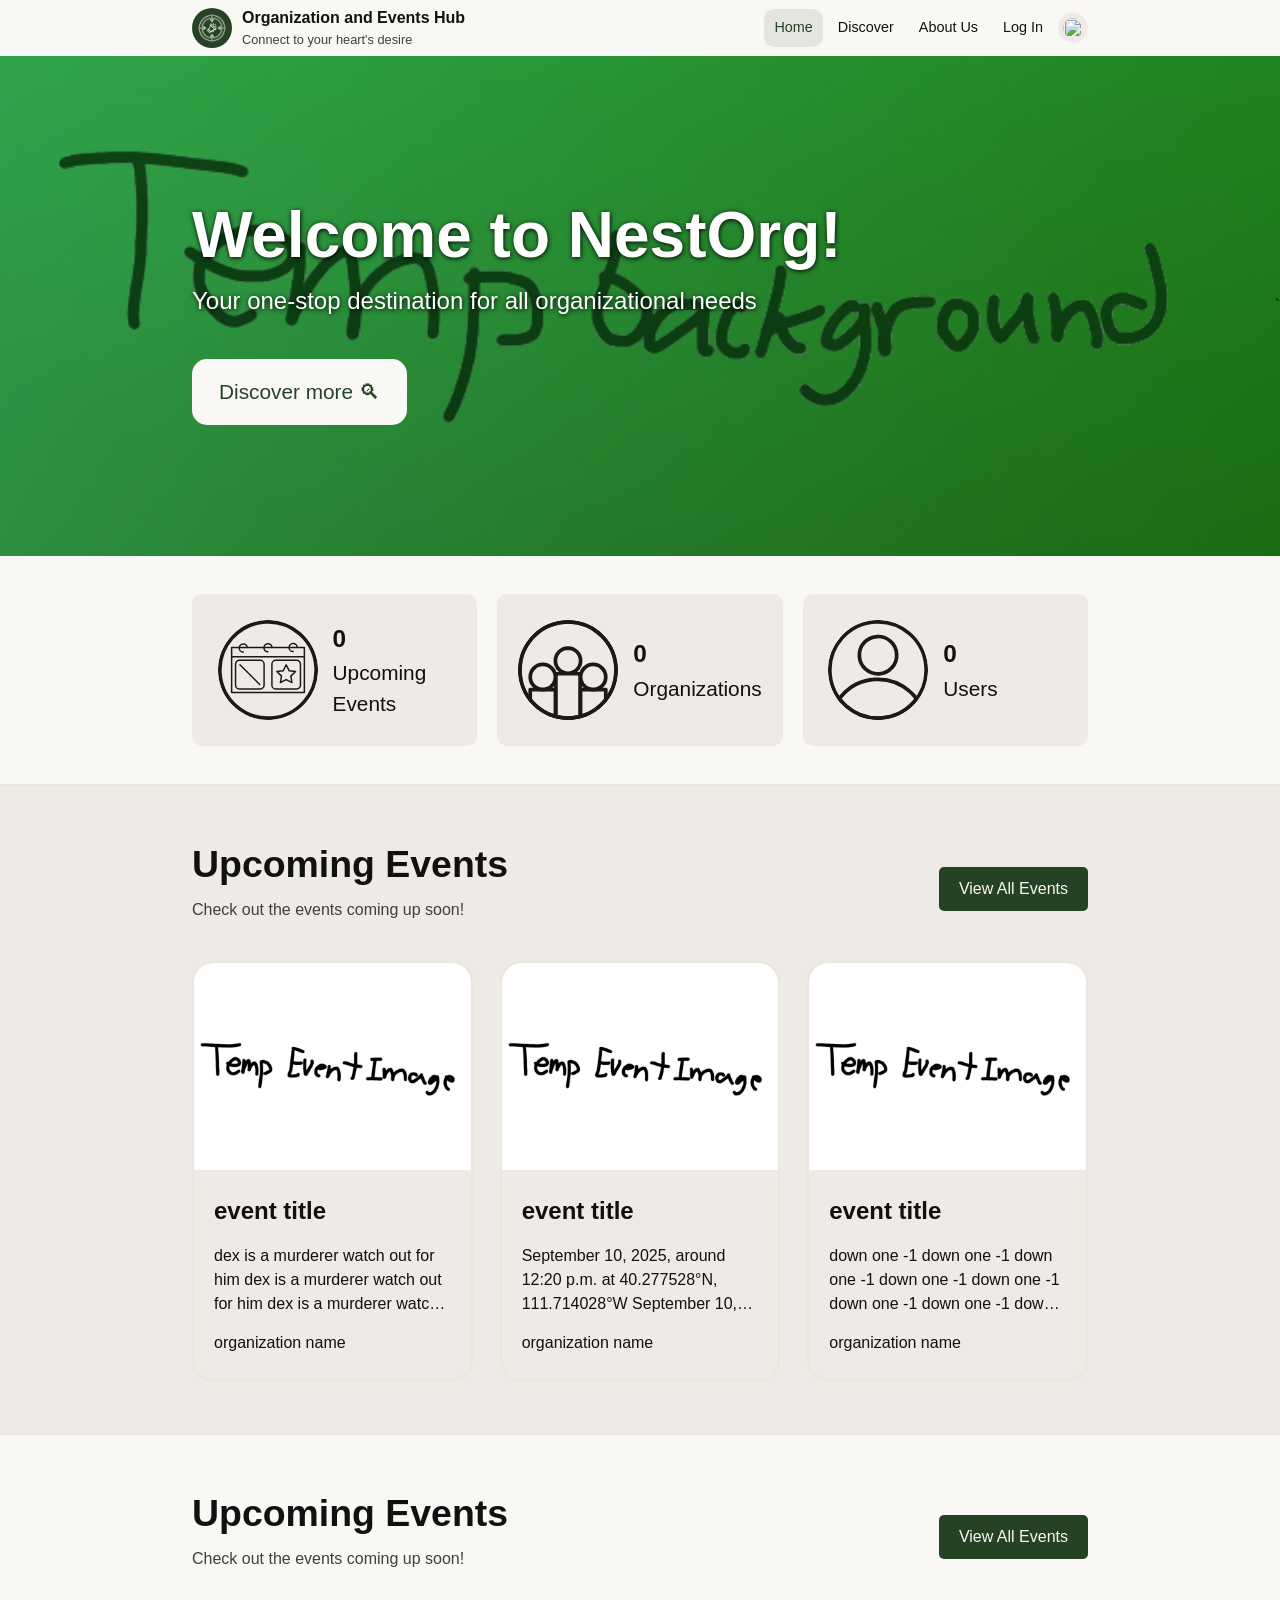
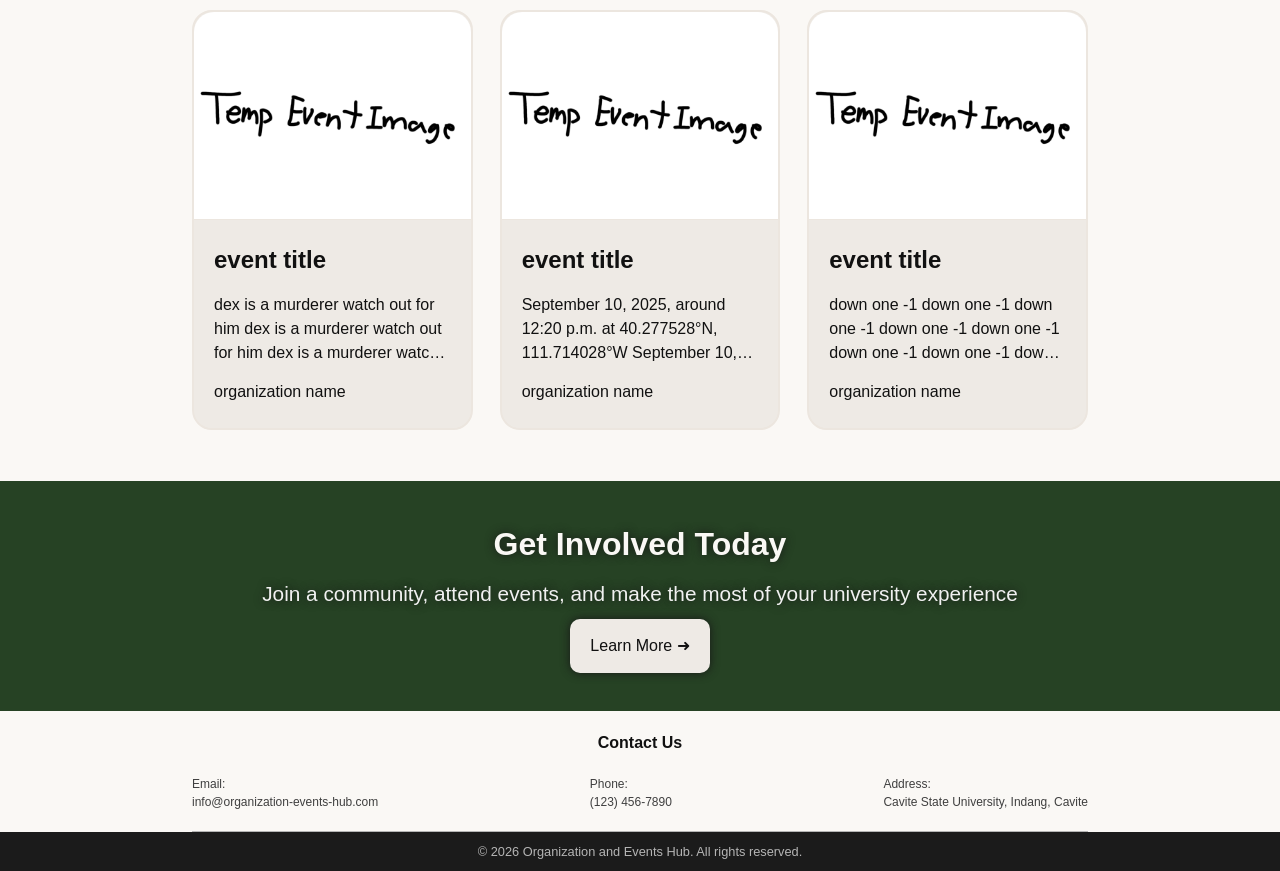
==== commit f1463439: "before media queries" ====
--- a/index.html
+++ b/index.html
@@ -27,10 +27,12 @@
                 <a href="index.html" class="active">Home</a>
                 <a href="discover.html">Discover</a>
                 <a href="about.html">About Us</a>
-                <a href="login.html">Log In</a>
+                <a href="login.html" id="login-link">Log In</a>
             </nav>
             <img src="images/moon-icon.png" alt="" class="dark-mode-toggle" onclick="toggledarkmode()">
-            <img src="images/user-icon.png" alt="" class="profile-button" link="login.html">
+            <div class="profile-div" id="profile-div">
+                <img src="" id="profile-pic">
+            </div>
         </div>
     </header>
         
@@ -52,7 +54,7 @@
                     <p>Upcoming Events</p>
                     <script>
                         async function loadCounter() {
-                            const response = await fetch("http://127.0.0.1:8000/api/events");
+                            const response = await fetch("/api/events");
                             const data = await response.json();
 
                             document.getElementById("event_counter").textContent = data.length;
@@ -68,7 +70,7 @@
                     <p>Organizations</p>
                     <script>
                         async function loadCounter() {
-                            const response = await fetch("http://127.0.0.1:8000/api/organizations");
+                            const response = await fetch("/api/organizations");
                             const data = await response.json();
 
                             document.getElementById("org_counter").textContent = data.length;
@@ -84,7 +86,7 @@
                     <p>Users</p>
                     <script>
                         async function loadCounter() {
-                            const response = await fetch("http://127.0.0.1:8000/api/users");
+                            const response = await fetch("/api/users");
                             const data = await response.json();
 
                             document.getElementById("user_counter").textContent = data.length;
@@ -95,58 +97,6 @@
             </div>
     </section>
 
-    <!-- <section id="popular-events-container">
-        <div id="pec-heading">
-            <div>
-                <h3>Popular Events</h3>
-                <p>Check out some of the most popular events in the community!</p>
-            </div>
-            <a href="events.html">View All Events</a>
-        </div>
-        <div id="pec-events">
-            <div class="pec-boxes">
-                <img src="images/temp-event-image.png" alt="">
-                <div class="event-title-box">
-                    <h3>event title</h3>
-                </div>
-                <div class="discription-box">
-                    <p>nestor is a femboy nestor is a femboy nestor is a femboy nestor is a femboy nestor is a femboy nestor is a femboy nestor is a femboy nestor is a femboy nestor is a femboy nestor is a femboy nestor is a femboy nestor is a femboy nestor is a femboy nestor is a femboy nestor is a femboy nestor is a femboy nestor is a femboy nestor is a femboy nestor is a femboy nestor is a femboy</p>
-                </div>
-                <p class="org-name">organization name</p>
-            </div>
-            <div class="pec-boxes">
-                <img src="images/temp-event-image.png" alt="">
-                <div class="event-title-box">
-                    <h3>event title</h3>
-                </div>
-                <div class="discription-box">
-                    <p>plz sir I need this plz sir I need this plz sir I need this plz sir I need this plz sir I need this plz sir I need this plz sir I need this plz sir I need this plz sir I need this plz sir I need this plz sir I need this plz sir I need this plz sir I need this plz sir I need this plz sir I need this plz sir I need this plz sir I need this plz sir I need this plz sir I need this</p>
-                </div>
-                <p class="org-name">organization name</p>
-            </div>
-            <div class="pec-boxes">
-                <img src="images/temp-event-image.png" alt="">
-                <div class="event-title-box">
-                    <h3>event title</h3>
-                </div>
-                <div class="discription-box">
-                    <p>tekken is trash tekken is trash tekken is trash tekken is trash tekken is trash tekken is trash tekken is trash tekken is trash tekken is trash tekken is trash tekken is trash tekken is trash tekken is trash tekken is trash tekken is trash tekken is trash tekken is trash tekken is trash tekken is trash tekken is trash tekken is trash tekken is trash tekken is trash tekken is trash</p>
-                </div>
-                <p class="org-name">organization name</p>
-            </div>
-            <div class="pec-boxes">
-                <img src="images/temp-event-image.png" alt="">
-                <div class="event-title-box">
-                    <h3>event title</h3>
-                </div>
-                <div class="discription-box">
-                    <p>our lord and savior lhian shall save us all our lord and savior lhian shall save us all our lord and savior lhian shall save us all our lord and savior lhian shall save us all our lord and savior lhian shall save us all our lord and savior lhian shall save us all our lord and savior lhian shall save us all our lord and savior lhian shall save us all our lord and savior lhian shall save us all </p>
-                </div>
-                <p class="org-name">organization name</p>
-            </div>
-        </div>
-    </section> -->
-
     <section id="org-container">
         <div id="uec-heading">
             <div>
@@ -240,35 +190,25 @@
 
     <footer>
         <div class="footer-top">
-            <div class="footer-boxes">
-                <div class="footer-image-header-box">
-                    <img src="images/hub-light-icon.png" alt="">
-                    <h3>Organization and Events Hub</h3>
-                </div>
-                <p class="footer-disc">Your central hub for student organizations and campus events at Cavite State University.</p>
-            </div>
-            <div class="footer-boxes">
-                <h3>Quick Links</h3>
-                <a href="organizations.html">Organizations</a>
-                <a href="events.html">Events</a>
-                <a href="about.html">About Us</a>
-            </div>
             
             <div class="footer-boxes">
                 <h3>Contact Us</h3>
-                <p>Email: info@organization-events-hub.com</p>
-                <p>Phone: (123) 456-7890</p>
-                <p>Address: Cavite State University, Indang, Cavite</p>
+                <div>
+                    <p>Email:<br>info@organization-events-hub.com</p>
+                    <p>Phone:<br>(123) 456-7890</p>
+                    <p>Address:<br>Cavite State University, Indang, Cavite</p>
+                </div>
             </div>
         </div>
         <hr>
-        <div class="footer-bottom">
-            
+        <div class="footer-bottom">  
             <p>&copy; 2026 Organization and Events Hub. All rights reserved.</p>
         </div>
 
     </footer>
 
 <script src="scripts/script.js"></script>
+<script src="scripts/loggedIn.js"></script>
+
 </body>
 </html>
--- a/stylesheets/style.css
+++ b/stylesheets/style.css
@@ -105,7 +105,6 @@
 .dark-mode-toggle:hover {
     transform: scale(110%);
     filter: invert(1);
-
 }
 
 .darkmode .dark-mode-toggle:hover {
@@ -113,13 +112,21 @@
 
 }
 
-.profile-button {
+.profile-div {
+    align-items: center;
+    justify-content: center;
     width: 40px;
     height: 40px;
     cursor: pointer;
     background-color: var(--green1);
     padding: 5px;
-    border-radius: 100%;
+    border-radius: 50%;
+}
+
+#profile-pic{
+    width: 100%;
+    height: 100%;
+    border-radius: 50%;
 }
 
 footer {
@@ -129,25 +136,22 @@
 .footer-top {
     background-color: var(--bg-color1);
     padding: 20px 15%;
-    display: flex;
-    justify-content: space-between;
-    margin: 0 0%;
 }
 
 .footer-boxes {
     display: flex;
     flex-direction: column;
     gap: 20px;
-    height: 30%;
-    width: 30%;
 }
 
 .footer-boxes h3 {
+    text-align: center;
     color: var(--text-black);
-    font-size: 1.5rem;
+    font-size: 1rem;
 }
 
 .footer-boxes a {
+    
     text-decoration: none;
     color: var(--text-black-light);
     font-size: 1rem;
@@ -155,16 +159,24 @@
     line-height: 1;
 }
 
-.footer-boxes p {
+.footer-boxes div {
+    width: 100%;
+    display: flex;
     color: var(--text-black-light);
-    font-size: 0.8rem;
+    gap: 20px;
+    justify-content: space-between;
+}
+
+.footer-boxes div p{
+    justify-content: center;
+    font-size: 0.75rem;
 }
 
 .footer-image-header-box {
     display: flex;
     gap: 20px;
     align-items: center;
-
+    
 }
 
 .footer-image-header-box img {
@@ -176,12 +188,6 @@
     border-radius: 50%;
 }
 
-.footer-disc {
-    color: #b5b5b5;
-    font-size: 1rem;
-    max-width: 400px;
-}
-
 footer hr {
     border: none;
     border-top: 1px solid #b5b5b5;
@@ -191,10 +197,11 @@
 
 .footer-bottom {
     background-color: #1b1b1b;
-    padding: 20px 10%;
+    padding: 10px 5%;
     display: flex;
     justify-content: center;
     color: #b5b5b5;
+    font-size: 0.8rem;
 }
 
 
@@ -210,6 +217,15 @@
     .header-title p{
         display: none;
     }
+
+    /* footer{
+        height: 5vh;
+    }
+
+    .footer-boxes h3 {
+        color: var(--text-black);
+        font-size: 1rem;
+    } */
 }
 
 @media (max-width: 725px){
--- a/stylesheets/home.css
+++ b/stylesheets/home.css
@@ -233,39 +233,39 @@
 }
 
 #about-container {
+    gap: 10px;
     background-color: var(--green1);
-    padding: 3% 10% 3% 10%;
+    padding: 3% 10%;
     display: flex;
     flex-direction: column;
     align-items: center;
 }
 
 #about-container h3 {
-    font-size: 3rem;
-    margin-bottom: 20px;
+    font-size: 2rem;
     color: #faf8f5;
-    text-shadow: 0.5px 0.5px 5px black;
+    text-shadow: 0px 0px 10px rgb(24, 24, 24);
 }
 
 #about-container p {
-    font-size: 1.5rem;
-    margin-bottom: 30px;
+    font-size: 1.3rem;
     text-align: center;
-    max-width: 850px;
     color: #f1f1f1;
-    text-shadow: 0.5px 0.5px 5px rgb(48, 48, 48);
+    text-shadow: 0px 0px 10px rgb(24, 24, 24);
 }
 
 #about-container a {
     text-decoration: none;
-    font-size: 1.2rem;
-    background-color: white;
-    color: var(--green1);
-    padding: 15px 30px;
+    font-size: 1rem;
+    background-color: var(--bg-color2);
+    color: var(--text-black);
+    padding: 15px 20px;
     border-radius: 10px;
+    box-shadow: 0px 0px 10px rgb(24, 24, 24);
     transition: background-color 0.2s ease;
-    box-shadow: 0.5px 0.5px 5px black;
-}
+}
+
+
 
 .icon{
     filter: invert(90%);
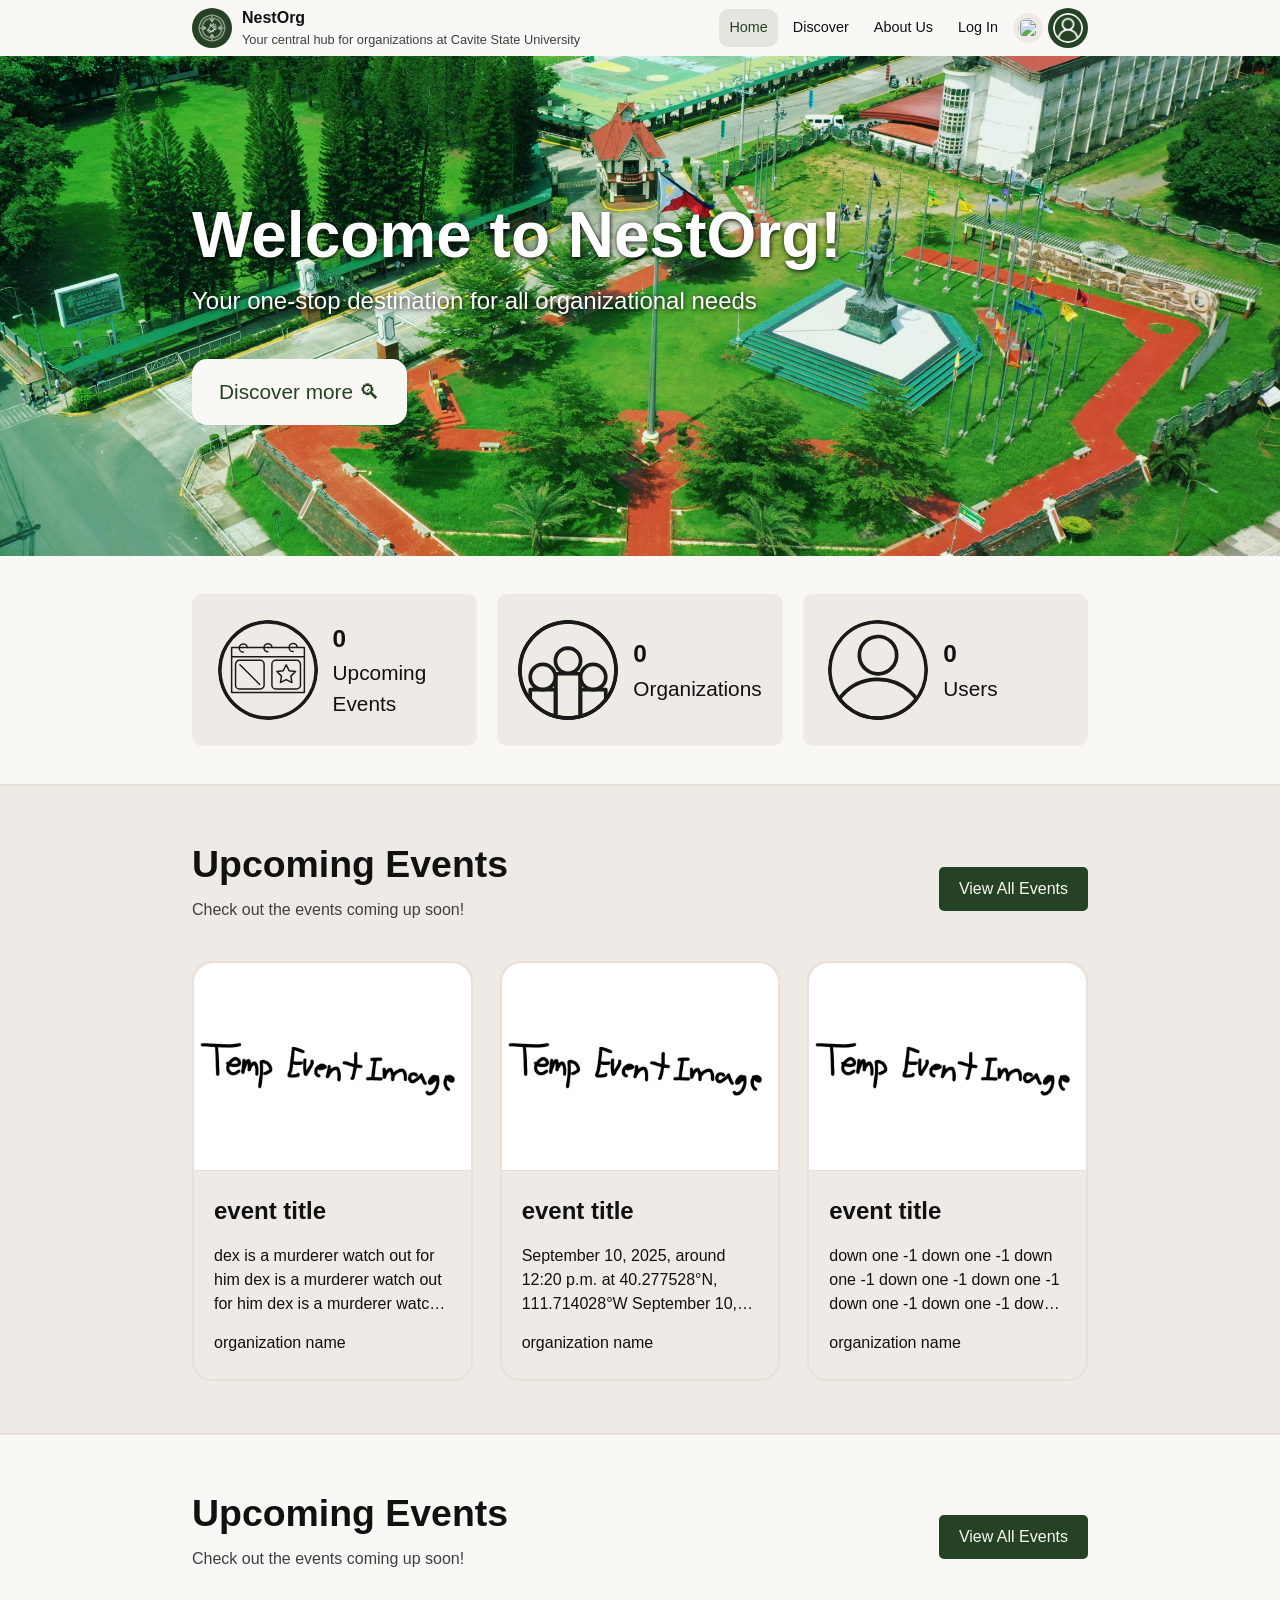
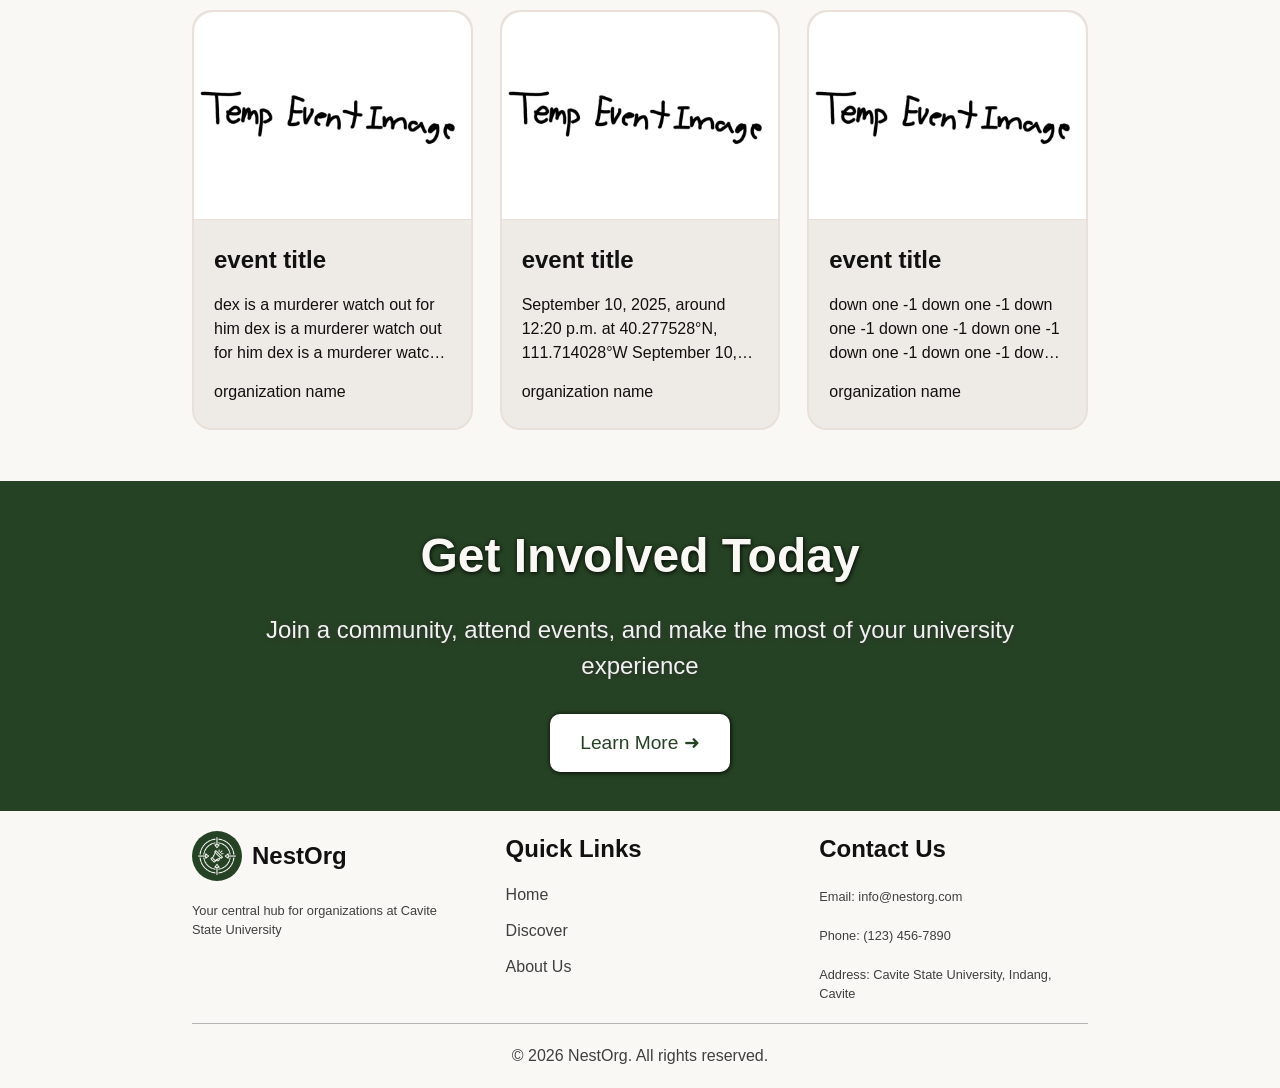
==== commit b782c785: "added home image, login/signup image, replaced temp site name with NestOrg, fixed random links that " ====
--- a/index.html
+++ b/index.html
@@ -18,8 +18,8 @@
         <div class="header-title-box">
             <img src="images/hub-light-icon.png" alt="" class="header-logo">
             <div class="header-title">
-                <h1>Organization and Events Hub</h1>
-                <p>Connect to your heart's desire</p>
+                <h1>NestOrg</h1>
+                <p>Your central hub for organizations at Cavite State University</p>
             </div>
         </div>
         <div class="navigation-container">
@@ -27,16 +27,15 @@
                 <a href="index.html" class="active">Home</a>
                 <a href="discover.html">Discover</a>
                 <a href="about.html">About Us</a>
-                <a href="login.html" id="login-link">Log In</a>
+                <a href="login.html">Log In</a>
             </nav>
             <img src="images/moon-icon.png" alt="" class="dark-mode-toggle" onclick="toggledarkmode()">
-            <div class="profile-div" id="profile-div">
-                <img src="" id="profile-pic">
-            </div>
+            <img src="images/user-icon.png" alt="" class="profile-button" link="login.html">
         </div>
     </header>
         
     <section class="home-image-container">
+        <img src="images/home-image.jpg" class="parallax-img">
         <div class="image-text-container">
             <h1>Welcome to NestOrg!</h1> 
             <p>Your one-stop destination for all organizational needs</p>
@@ -54,7 +53,7 @@
                     <p>Upcoming Events</p>
                     <script>
                         async function loadCounter() {
-                            const response = await fetch("/api/events");
+                            const response = await fetch("http://127.0.0.1:8000/api/events");
                             const data = await response.json();
 
                             document.getElementById("event_counter").textContent = data.length;
@@ -70,7 +69,7 @@
                     <p>Organizations</p>
                     <script>
                         async function loadCounter() {
-                            const response = await fetch("/api/organizations");
+                            const response = await fetch("http://127.0.0.1:8000/api/organizations");
                             const data = await response.json();
 
                             document.getElementById("org_counter").textContent = data.length;
@@ -86,7 +85,7 @@
                     <p>Users</p>
                     <script>
                         async function loadCounter() {
-                            const response = await fetch("/api/users");
+                            const response = await fetch("http://127.0.0.1:8000/api/users");
                             const data = await response.json();
 
                             document.getElementById("user_counter").textContent = data.length;
@@ -97,6 +96,58 @@
             </div>
     </section>
 
+    <!-- <section id="popular-events-container">
+        <div id="pec-heading">
+            <div>
+                <h3>Popular Events</h3>
+                <p>Check out some of the most popular events in the community!</p>
+            </div>
+            <a href="events.html">View All Events</a>
+        </div>
+        <div id="pec-events">
+            <div class="pec-boxes">
+                <img src="images/temp-event-image.png" alt="">
+                <div class="event-title-box">
+                    <h3>event title</h3>
+                </div>
+                <div class="discription-box">
+                    <p>nestor is a femboy nestor is a femboy nestor is a femboy nestor is a femboy nestor is a femboy nestor is a femboy nestor is a femboy nestor is a femboy nestor is a femboy nestor is a femboy nestor is a femboy nestor is a femboy nestor is a femboy nestor is a femboy nestor is a femboy nestor is a femboy nestor is a femboy nestor is a femboy nestor is a femboy nestor is a femboy</p>
+                </div>
+                <p class="org-name">organization name</p>
+            </div>
+            <div class="pec-boxes">
+                <img src="images/temp-event-image.png" alt="">
+                <div class="event-title-box">
+                    <h3>event title</h3>
+                </div>
+                <div class="discription-box">
+                    <p>plz sir I need this plz sir I need this plz sir I need this plz sir I need this plz sir I need this plz sir I need this plz sir I need this plz sir I need this plz sir I need this plz sir I need this plz sir I need this plz sir I need this plz sir I need this plz sir I need this plz sir I need this plz sir I need this plz sir I need this plz sir I need this plz sir I need this</p>
+                </div>
+                <p class="org-name">organization name</p>
+            </div>
+            <div class="pec-boxes">
+                <img src="images/temp-event-image.png" alt="">
+                <div class="event-title-box">
+                    <h3>event title</h3>
+                </div>
+                <div class="discription-box">
+                    <p>tekken is trash tekken is trash tekken is trash tekken is trash tekken is trash tekken is trash tekken is trash tekken is trash tekken is trash tekken is trash tekken is trash tekken is trash tekken is trash tekken is trash tekken is trash tekken is trash tekken is trash tekken is trash tekken is trash tekken is trash tekken is trash tekken is trash tekken is trash tekken is trash</p>
+                </div>
+                <p class="org-name">organization name</p>
+            </div>
+            <div class="pec-boxes">
+                <img src="images/temp-event-image.png" alt="">
+                <div class="event-title-box">
+                    <h3>event title</h3>
+                </div>
+                <div class="discription-box">
+                    <p>our lord and savior lhian shall save us all our lord and savior lhian shall save us all our lord and savior lhian shall save us all our lord and savior lhian shall save us all our lord and savior lhian shall save us all our lord and savior lhian shall save us all our lord and savior lhian shall save us all our lord and savior lhian shall save us all our lord and savior lhian shall save us all </p>
+                </div>
+                <p class="org-name">organization name</p>
+            </div>
+        </div>
+    </section> -->
+
     <section id="org-container">
         <div id="uec-heading">
             <div>
@@ -190,25 +241,32 @@
 
     <footer>
         <div class="footer-top">
-            
+            <div class="footer-boxes">
+                <div class="footer-image-header-box">
+                    <img src="images/hub-light-icon.png" alt="">
+                    <h3>NestOrg</h3>
+                </div>
+                <p class="footer-disc">Your central hub for organizations at Cavite State University</p>
+            </div>
+            <div class="footer-boxes">
+                <h3>Quick Links</h3>
+                <a href="index.html">Home</a>
+                <a href="discover.html">Discover</a>
+                <a href="about.html">About Us</a>
+            </div>
             <div class="footer-boxes">
                 <h3>Contact Us</h3>
-                <div>
-                    <p>Email:<br>info@organization-events-hub.com</p>
-                    <p>Phone:<br>(123) 456-7890</p>
-                    <p>Address:<br>Cavite State University, Indang, Cavite</p>
-                </div>
+                <p>Email: info@nestorg.com</p>
+                <p>Phone: (123) 456-7890</p>
+                <p>Address: Cavite State University, Indang, Cavite</p>
             </div>
         </div>
         <hr>
-        <div class="footer-bottom">  
-            <p>&copy; 2026 Organization and Events Hub. All rights reserved.</p>
-        </div>
-
+        <div class="footer-bottom">
+            <p>&copy; 2026 NestOrg. All rights reserved.</p>
+        </div>
     </footer>
 
 <script src="scripts/script.js"></script>
-<script src="scripts/loggedIn.js"></script>
-
 </body>
 </html>
--- a/stylesheets/style.css
+++ b/stylesheets/style.css
@@ -13,7 +13,7 @@
 :root {
     --bg-color1: #faf8f5;
     --bg-color2: #eeeae5;
-    --bg-color3: #ece6df;
+    --bg-color3: #e9e1d9;
     --text-black: #111111;
     --text-black-light: #3f3f3f;
     --text-white: #faf8f5;
@@ -105,6 +105,7 @@
 .dark-mode-toggle:hover {
     transform: scale(110%);
     filter: invert(1);
+
 }
 
 .darkmode .dark-mode-toggle:hover {
@@ -112,21 +113,13 @@
 
 }
 
-.profile-div {
-    align-items: center;
-    justify-content: center;
+.profile-button {
     width: 40px;
     height: 40px;
     cursor: pointer;
     background-color: var(--green1);
     padding: 5px;
-    border-radius: 50%;
-}
-
-#profile-pic{
-    width: 100%;
-    height: 100%;
-    border-radius: 50%;
+    border-radius: 100%;
 }
 
 footer {
@@ -136,22 +129,25 @@
 .footer-top {
     background-color: var(--bg-color1);
     padding: 20px 15%;
+    display: flex;
+    justify-content: space-between;
+    margin: 0 0%;
 }
 
 .footer-boxes {
     display: flex;
     flex-direction: column;
     gap: 20px;
+    height: 30%;
+    width: 30%;
 }
 
 .footer-boxes h3 {
-    text-align: center;
     color: var(--text-black);
-    font-size: 1rem;
+    font-size: 1.5rem;
 }
 
 .footer-boxes a {
-    
     text-decoration: none;
     color: var(--text-black-light);
     font-size: 1rem;
@@ -159,24 +155,16 @@
     line-height: 1;
 }
 
-.footer-boxes div {
-    width: 100%;
-    display: flex;
-    color: var(--text-black-light);
+.footer-boxes p {
+    color: var(--text-black-light);
+    font-size: 0.8rem;
+}
+
+.footer-image-header-box {
+    display: flex;
     gap: 20px;
-    justify-content: space-between;
-}
-
-.footer-boxes div p{
-    justify-content: center;
-    font-size: 0.75rem;
-}
-
-.footer-image-header-box {
-    display: flex;
-    gap: 20px;
-    align-items: center;
-    
+    align-items: center;
+
 }
 
 .footer-image-header-box img {
@@ -188,6 +176,12 @@
     border-radius: 50%;
 }
 
+.footer-disc {
+    color: #b5b5b5;
+    font-size: 1rem;
+    max-width: 400px;
+}
+
 footer hr {
     border: none;
     border-top: 1px solid #b5b5b5;
@@ -196,12 +190,11 @@
 }
 
 .footer-bottom {
-    background-color: #1b1b1b;
-    padding: 10px 5%;
+    background-color: var(--bg-color1);
+    padding: 20px 10%;
     display: flex;
     justify-content: center;
-    color: #b5b5b5;
-    font-size: 0.8rem;
+    color: var(--text-black-light);
 }
 
 
@@ -217,15 +210,6 @@
     .header-title p{
         display: none;
     }
-
-    /* footer{
-        height: 5vh;
-    }
-
-    .footer-boxes h3 {
-        color: var(--text-black);
-        font-size: 1rem;
-    } */
 }
 
 @media (max-width: 725px){
--- a/stylesheets/home.css
+++ b/stylesheets/home.css
@@ -3,17 +3,30 @@
 }
 
 .home-image-container {
-    background: url(../images/temp-bg.png) no-repeat center center;
     background-size: cover;
     width: 100%;
     height: 500px;
     align-items: center;
     justify-content: center;
     display: flex;
-
+    position: relative;
+    overflow: hidden;
+}
+
+.parallax-img {
+    position: absolute;
+    width: 110%;
+    height: 110%;
+    object-fit: cover;
+
+    top: -5%;
+    left: -5%;
+
+    transition: transform 0.1s ease-out;
 }
 
 .image-text-container {
+    z-index: 200;
     margin: 15%;
     width: 100%;
     height: 90%;
@@ -233,39 +246,39 @@
 }
 
 #about-container {
-    gap: 10px;
     background-color: var(--green1);
-    padding: 3% 10%;
+    padding: 3% 10% 3% 10%;
     display: flex;
     flex-direction: column;
     align-items: center;
 }
 
 #about-container h3 {
-    font-size: 2rem;
+    font-size: 3rem;
+    margin-bottom: 20px;
     color: #faf8f5;
-    text-shadow: 0px 0px 10px rgb(24, 24, 24);
+    text-shadow: 0.5px 0.5px 5px black;
 }
 
 #about-container p {
-    font-size: 1.3rem;
+    font-size: 1.5rem;
+    margin-bottom: 30px;
     text-align: center;
+    max-width: 850px;
     color: #f1f1f1;
-    text-shadow: 0px 0px 10px rgb(24, 24, 24);
+    text-shadow: 0.5px 0.5px 5px rgb(48, 48, 48);
 }
 
 #about-container a {
     text-decoration: none;
-    font-size: 1rem;
-    background-color: var(--bg-color2);
-    color: var(--text-black);
-    padding: 15px 20px;
+    font-size: 1.2rem;
+    background-color: white;
+    color: var(--green1);
+    padding: 15px 30px;
     border-radius: 10px;
-    box-shadow: 0px 0px 10px rgb(24, 24, 24);
     transition: background-color 0.2s ease;
-}
-
-
+    box-shadow: 0.5px 0.5px 5px black;
+}
 
 .icon{
     filter: invert(90%);
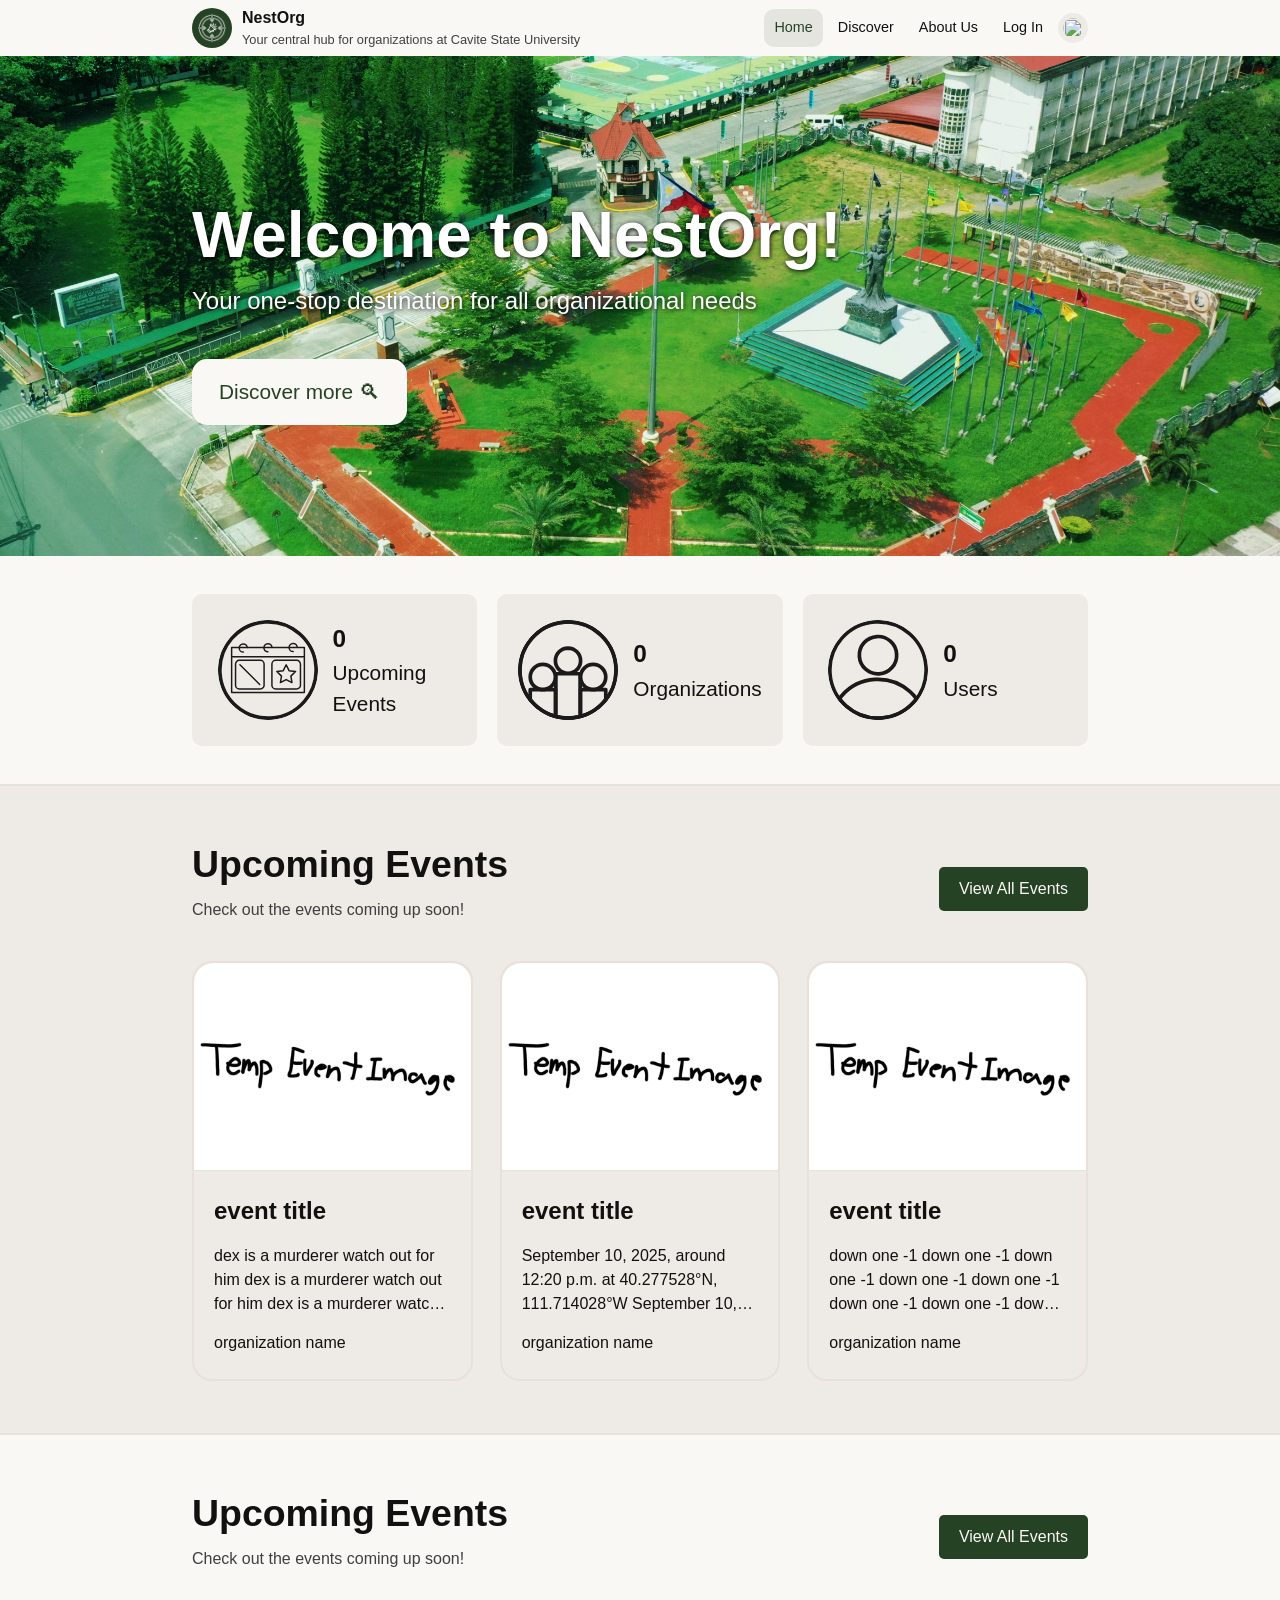
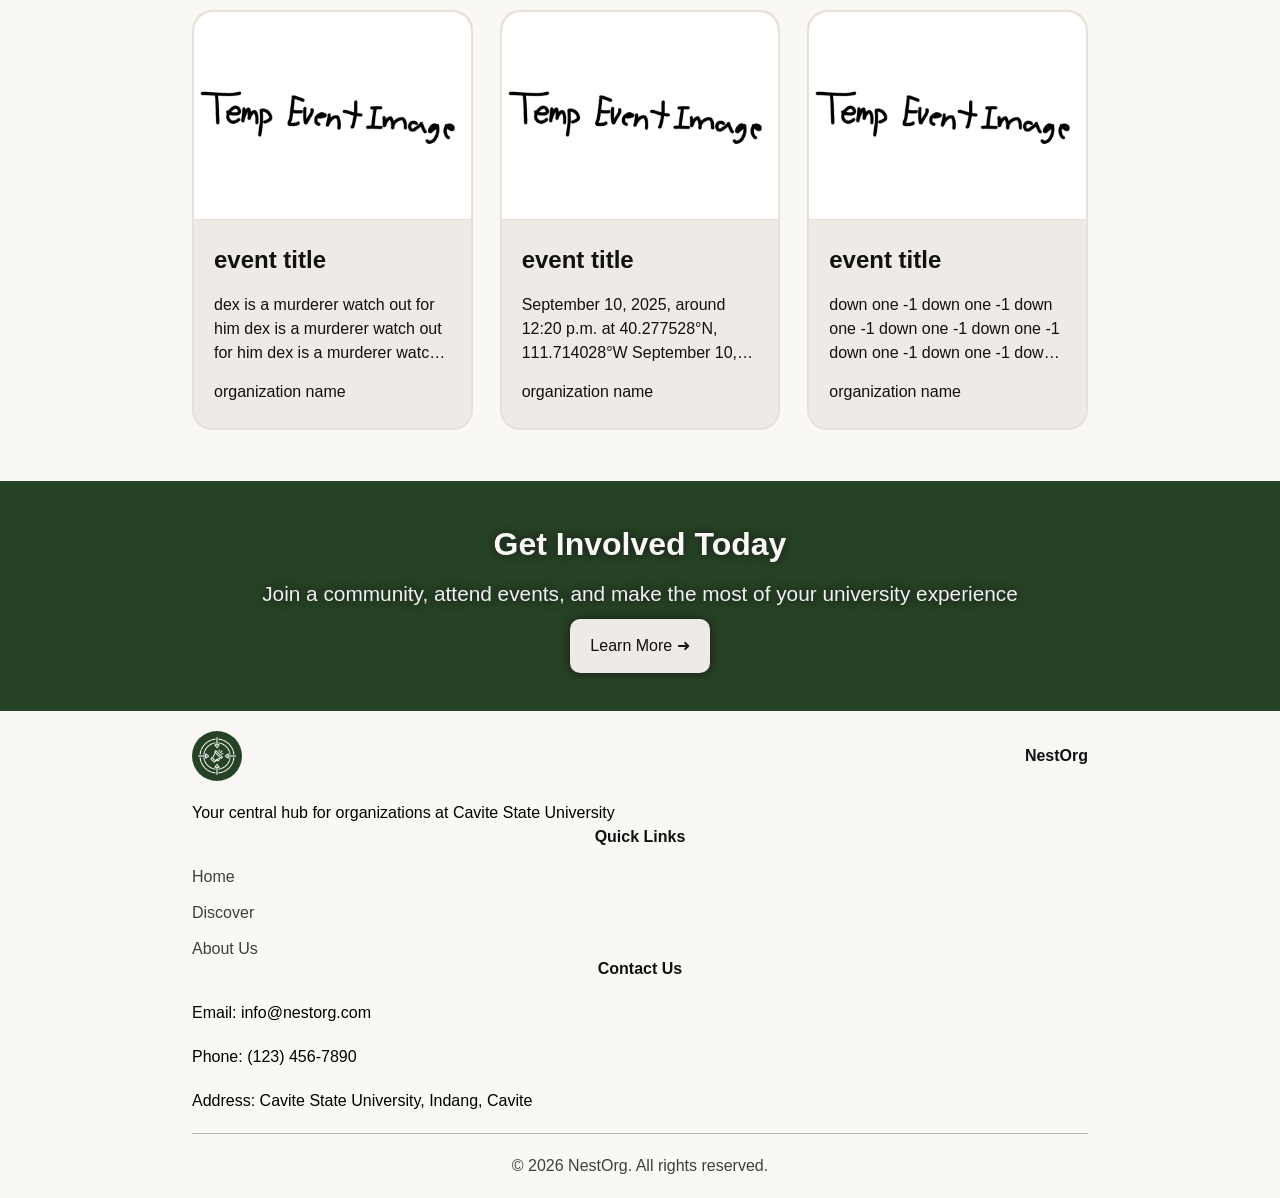
==== commit ef2d1c79: "added home image, login/signup image, replaced temp site name with NestOrg, fixed random links that " ====
--- a/index.html
+++ b/index.html
@@ -27,10 +27,12 @@
                 <a href="index.html" class="active">Home</a>
                 <a href="discover.html">Discover</a>
                 <a href="about.html">About Us</a>
-                <a href="login.html">Log In</a>
+                <a href="login.html" id="login-link">Log In</a>
             </nav>
             <img src="images/moon-icon.png" alt="" class="dark-mode-toggle" onclick="toggledarkmode()">
-            <img src="images/user-icon.png" alt="" class="profile-button" link="login.html">
+            <div class="profile-div" id="profile-div">
+                <img src="" id="profile-pic">
+            </div>
         </div>
     </header>
         
@@ -53,7 +55,7 @@
                     <p>Upcoming Events</p>
                     <script>
                         async function loadCounter() {
-                            const response = await fetch("http://127.0.0.1:8000/api/events");
+                            const response = await fetch("/api/events");
                             const data = await response.json();
 
                             document.getElementById("event_counter").textContent = data.length;
@@ -69,7 +71,7 @@
                     <p>Organizations</p>
                     <script>
                         async function loadCounter() {
-                            const response = await fetch("http://127.0.0.1:8000/api/organizations");
+                            const response = await fetch("/api/organizations");
                             const data = await response.json();
 
                             document.getElementById("org_counter").textContent = data.length;
@@ -85,7 +87,7 @@
                     <p>Users</p>
                     <script>
                         async function loadCounter() {
-                            const response = await fetch("http://127.0.0.1:8000/api/users");
+                            const response = await fetch("/api/users");
                             const data = await response.json();
 
                             document.getElementById("user_counter").textContent = data.length;
@@ -95,58 +97,6 @@
                 </div>    
             </div>
     </section>
-
-    <!-- <section id="popular-events-container">
-        <div id="pec-heading">
-            <div>
-                <h3>Popular Events</h3>
-                <p>Check out some of the most popular events in the community!</p>
-            </div>
-            <a href="events.html">View All Events</a>
-        </div>
-        <div id="pec-events">
-            <div class="pec-boxes">
-                <img src="images/temp-event-image.png" alt="">
-                <div class="event-title-box">
-                    <h3>event title</h3>
-                </div>
-                <div class="discription-box">
-                    <p>nestor is a femboy nestor is a femboy nestor is a femboy nestor is a femboy nestor is a femboy nestor is a femboy nestor is a femboy nestor is a femboy nestor is a femboy nestor is a femboy nestor is a femboy nestor is a femboy nestor is a femboy nestor is a femboy nestor is a femboy nestor is a femboy nestor is a femboy nestor is a femboy nestor is a femboy nestor is a femboy</p>
-                </div>
-                <p class="org-name">organization name</p>
-            </div>
-            <div class="pec-boxes">
-                <img src="images/temp-event-image.png" alt="">
-                <div class="event-title-box">
-                    <h3>event title</h3>
-                </div>
-                <div class="discription-box">
-                    <p>plz sir I need this plz sir I need this plz sir I need this plz sir I need this plz sir I need this plz sir I need this plz sir I need this plz sir I need this plz sir I need this plz sir I need this plz sir I need this plz sir I need this plz sir I need this plz sir I need this plz sir I need this plz sir I need this plz sir I need this plz sir I need this plz sir I need this</p>
-                </div>
-                <p class="org-name">organization name</p>
-            </div>
-            <div class="pec-boxes">
-                <img src="images/temp-event-image.png" alt="">
-                <div class="event-title-box">
-                    <h3>event title</h3>
-                </div>
-                <div class="discription-box">
-                    <p>tekken is trash tekken is trash tekken is trash tekken is trash tekken is trash tekken is trash tekken is trash tekken is trash tekken is trash tekken is trash tekken is trash tekken is trash tekken is trash tekken is trash tekken is trash tekken is trash tekken is trash tekken is trash tekken is trash tekken is trash tekken is trash tekken is trash tekken is trash tekken is trash</p>
-                </div>
-                <p class="org-name">organization name</p>
-            </div>
-            <div class="pec-boxes">
-                <img src="images/temp-event-image.png" alt="">
-                <div class="event-title-box">
-                    <h3>event title</h3>
-                </div>
-                <div class="discription-box">
-                    <p>our lord and savior lhian shall save us all our lord and savior lhian shall save us all our lord and savior lhian shall save us all our lord and savior lhian shall save us all our lord and savior lhian shall save us all our lord and savior lhian shall save us all our lord and savior lhian shall save us all our lord and savior lhian shall save us all our lord and savior lhian shall save us all </p>
-                </div>
-                <p class="org-name">organization name</p>
-            </div>
-        </div>
-    </section> -->
 
     <section id="org-container">
         <div id="uec-heading">
@@ -268,5 +218,7 @@
     </footer>
 
 <script src="scripts/script.js"></script>
+<script src="scripts/loggedIn.js"></script>
+
 </body>
 </html>
--- a/stylesheets/style.css
+++ b/stylesheets/style.css
@@ -105,7 +105,6 @@
 .dark-mode-toggle:hover {
     transform: scale(110%);
     filter: invert(1);
-
 }
 
 .darkmode .dark-mode-toggle:hover {
@@ -113,13 +112,21 @@
 
 }
 
-.profile-button {
+.profile-div {
+    align-items: center;
+    justify-content: center;
     width: 40px;
     height: 40px;
     cursor: pointer;
     background-color: var(--green1);
     padding: 5px;
-    border-radius: 100%;
+    border-radius: 50%;
+}
+
+#profile-pic{
+    width: 100%;
+    height: 100%;
+    border-radius: 50%;
 }
 
 footer {
@@ -129,25 +136,22 @@
 .footer-top {
     background-color: var(--bg-color1);
     padding: 20px 15%;
-    display: flex;
-    justify-content: space-between;
-    margin: 0 0%;
 }
 
 .footer-boxes {
     display: flex;
     flex-direction: column;
     gap: 20px;
-    height: 30%;
-    width: 30%;
 }
 
 .footer-boxes h3 {
+    text-align: center;
     color: var(--text-black);
-    font-size: 1.5rem;
+    font-size: 1rem;
 }
 
 .footer-boxes a {
+    
     text-decoration: none;
     color: var(--text-black-light);
     font-size: 1rem;
@@ -155,16 +159,24 @@
     line-height: 1;
 }
 
-.footer-boxes p {
-    color: var(--text-black-light);
-    font-size: 0.8rem;
+.footer-boxes div {
+    width: 100%;
+    display: flex;
+    color: var(--text-black-light);
+    gap: 20px;
+    justify-content: space-between;
+}
+
+.footer-boxes div p{
+    justify-content: center;
+    font-size: 0.75rem;
 }
 
 .footer-image-header-box {
     display: flex;
     gap: 20px;
     align-items: center;
-
+    
 }
 
 .footer-image-header-box img {
@@ -176,12 +188,6 @@
     border-radius: 50%;
 }
 
-.footer-disc {
-    color: #b5b5b5;
-    font-size: 1rem;
-    max-width: 400px;
-}
-
 footer hr {
     border: none;
     border-top: 1px solid #b5b5b5;
@@ -210,6 +216,15 @@
     .header-title p{
         display: none;
     }
+
+    /* footer{
+        height: 5vh;
+    }
+
+    .footer-boxes h3 {
+        color: var(--text-black);
+        font-size: 1rem;
+    } */
 }
 
 @media (max-width: 725px){
--- a/stylesheets/home.css
+++ b/stylesheets/home.css
@@ -246,39 +246,39 @@
 }
 
 #about-container {
+    gap: 10px;
     background-color: var(--green1);
-    padding: 3% 10% 3% 10%;
+    padding: 3% 10%;
     display: flex;
     flex-direction: column;
     align-items: center;
 }
 
 #about-container h3 {
-    font-size: 3rem;
-    margin-bottom: 20px;
+    font-size: 2rem;
     color: #faf8f5;
-    text-shadow: 0.5px 0.5px 5px black;
+    text-shadow: 0px 0px 10px rgb(24, 24, 24);
 }
 
 #about-container p {
-    font-size: 1.5rem;
-    margin-bottom: 30px;
+    font-size: 1.3rem;
     text-align: center;
-    max-width: 850px;
     color: #f1f1f1;
-    text-shadow: 0.5px 0.5px 5px rgb(48, 48, 48);
+    text-shadow: 0px 0px 10px rgb(24, 24, 24);
 }
 
 #about-container a {
     text-decoration: none;
-    font-size: 1.2rem;
-    background-color: white;
-    color: var(--green1);
-    padding: 15px 30px;
+    font-size: 1rem;
+    background-color: var(--bg-color2);
+    color: var(--text-black);
+    padding: 15px 20px;
     border-radius: 10px;
+    box-shadow: 0px 0px 10px rgb(24, 24, 24);
     transition: background-color 0.2s ease;
-    box-shadow: 0.5px 0.5px 5px black;
-}
+}
+
+
 
 .icon{
     filter: invert(90%);
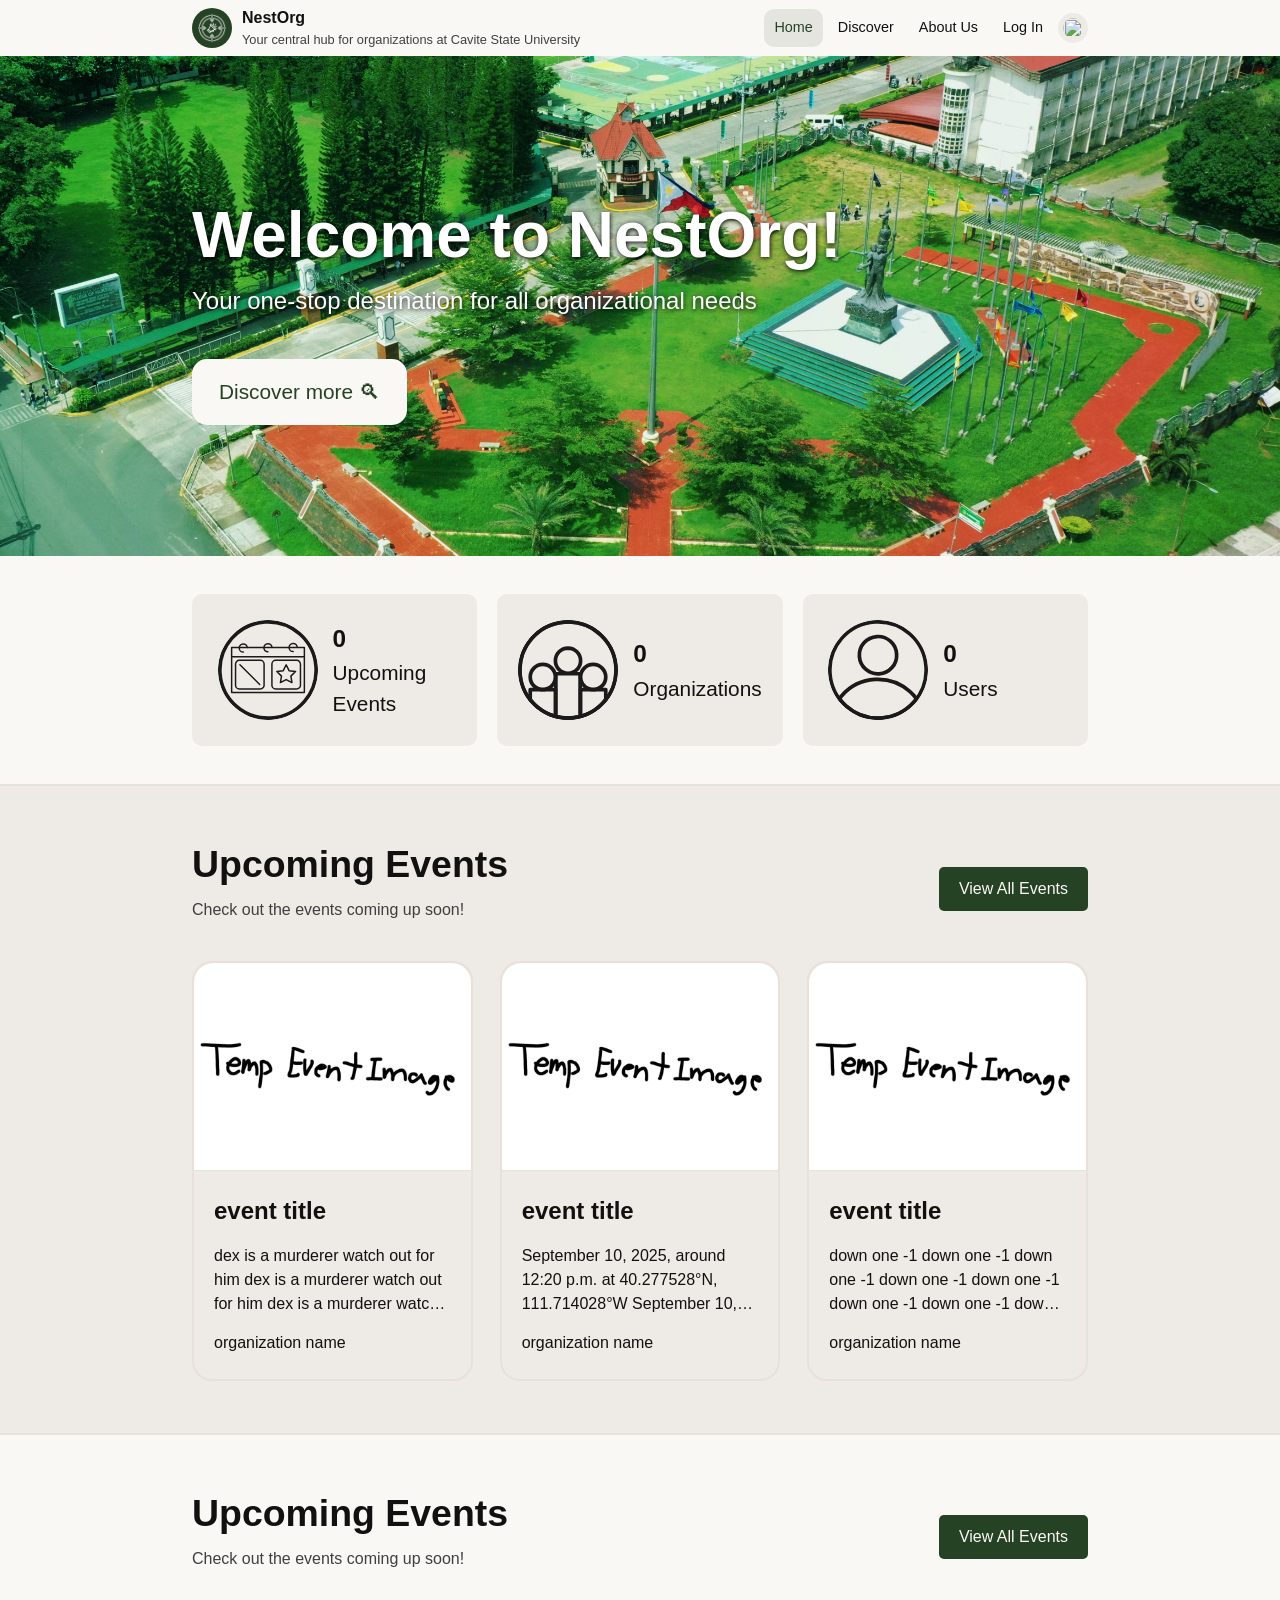
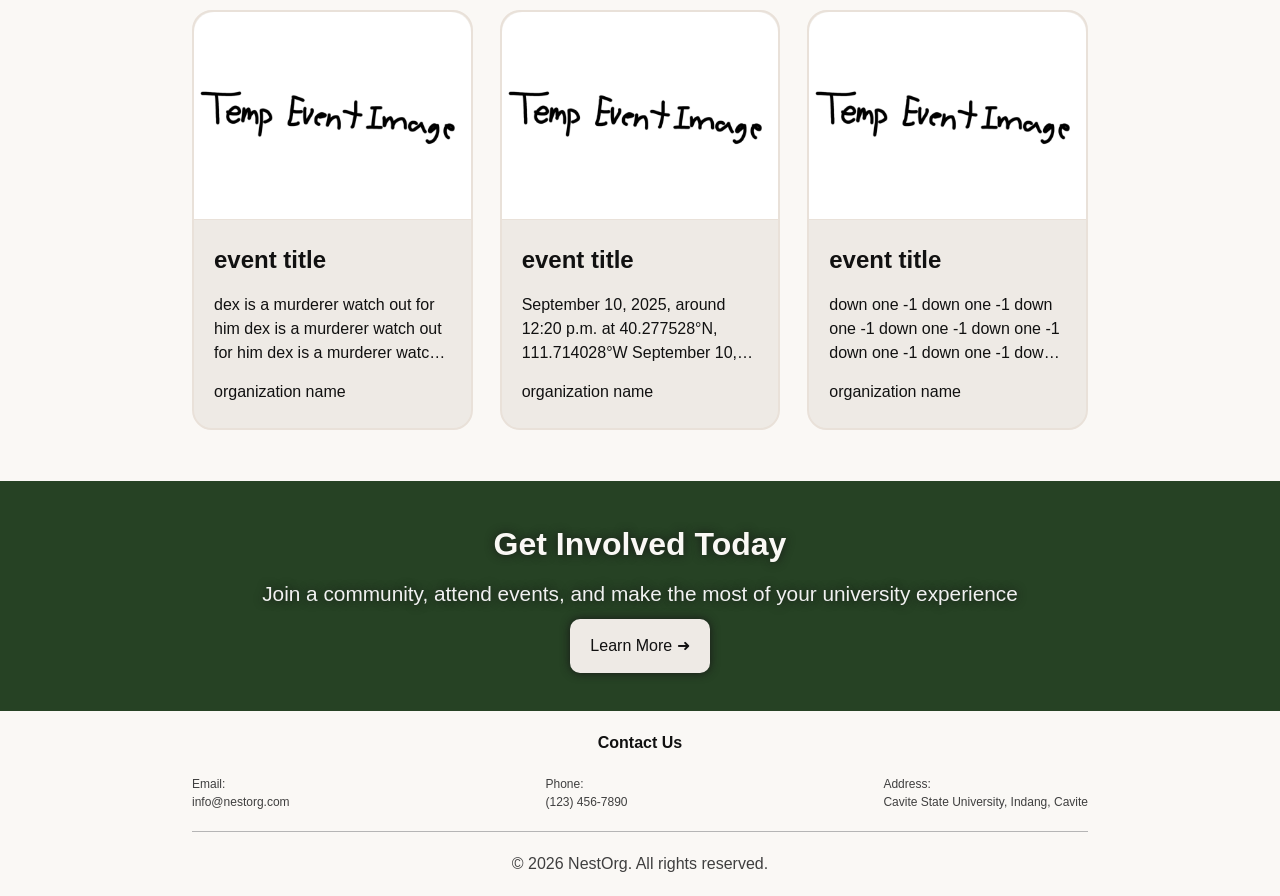
==== commit 58f94190: "updated footer to match branding" ====
--- a/index.html
+++ b/index.html
@@ -191,28 +191,18 @@
 
     <footer>
         <div class="footer-top">
-            <div class="footer-boxes">
-                <div class="footer-image-header-box">
-                    <img src="images/hub-light-icon.png" alt="">
-                    <h3>NestOrg</h3>
-                </div>
-                <p class="footer-disc">Your central hub for organizations at Cavite State University</p>
-            </div>
-            <div class="footer-boxes">
-                <h3>Quick Links</h3>
-                <a href="index.html">Home</a>
-                <a href="discover.html">Discover</a>
-                <a href="about.html">About Us</a>
-            </div>
+            
             <div class="footer-boxes">
                 <h3>Contact Us</h3>
-                <p>Email: info@nestorg.com</p>
-                <p>Phone: (123) 456-7890</p>
-                <p>Address: Cavite State University, Indang, Cavite</p>
+                <div>
+                    <p>Email:<br>info@nestorg.com</p>
+                    <p>Phone:<br>(123) 456-7890</p>
+                    <p>Address:<br>Cavite State University, Indang, Cavite</p>
+                </div>
             </div>
         </div>
         <hr>
-        <div class="footer-bottom">
+        <div class="footer-bottom">  
             <p>&copy; 2026 NestOrg. All rights reserved.</p>
         </div>
     </footer>
